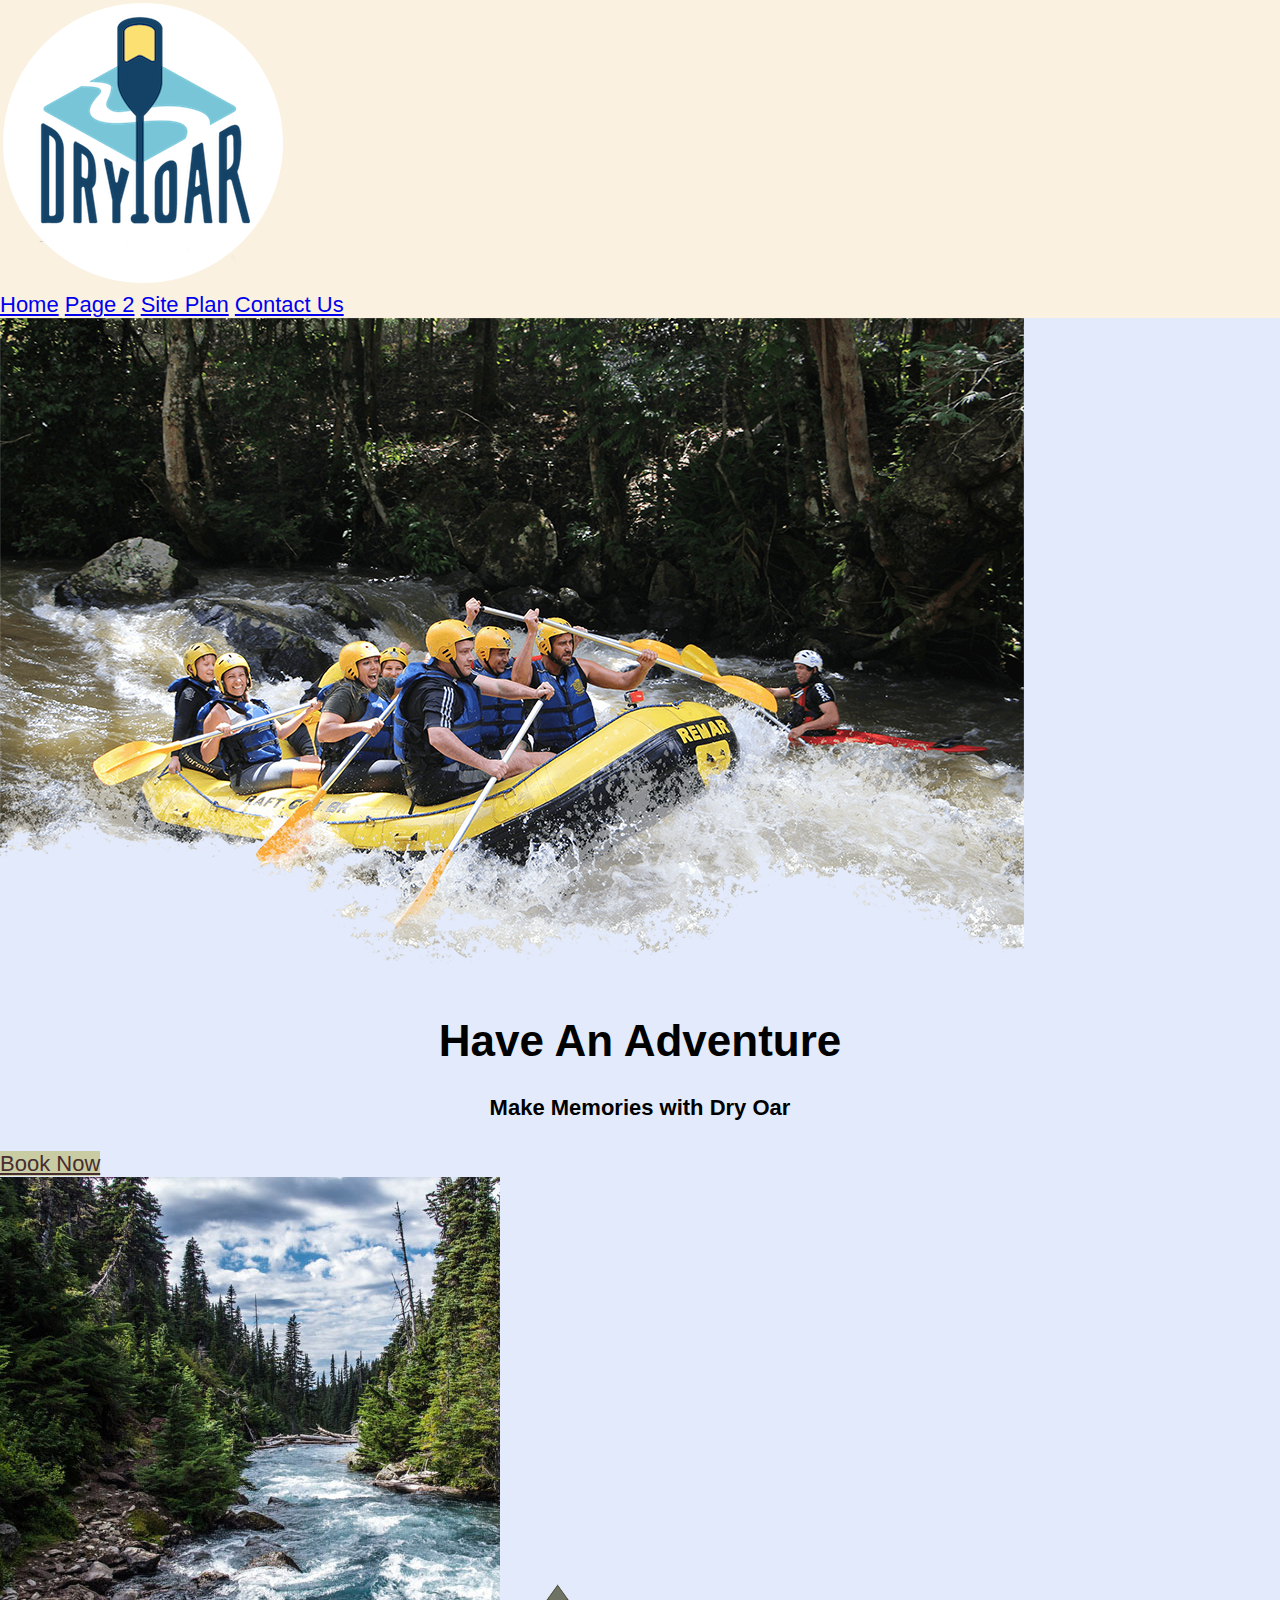
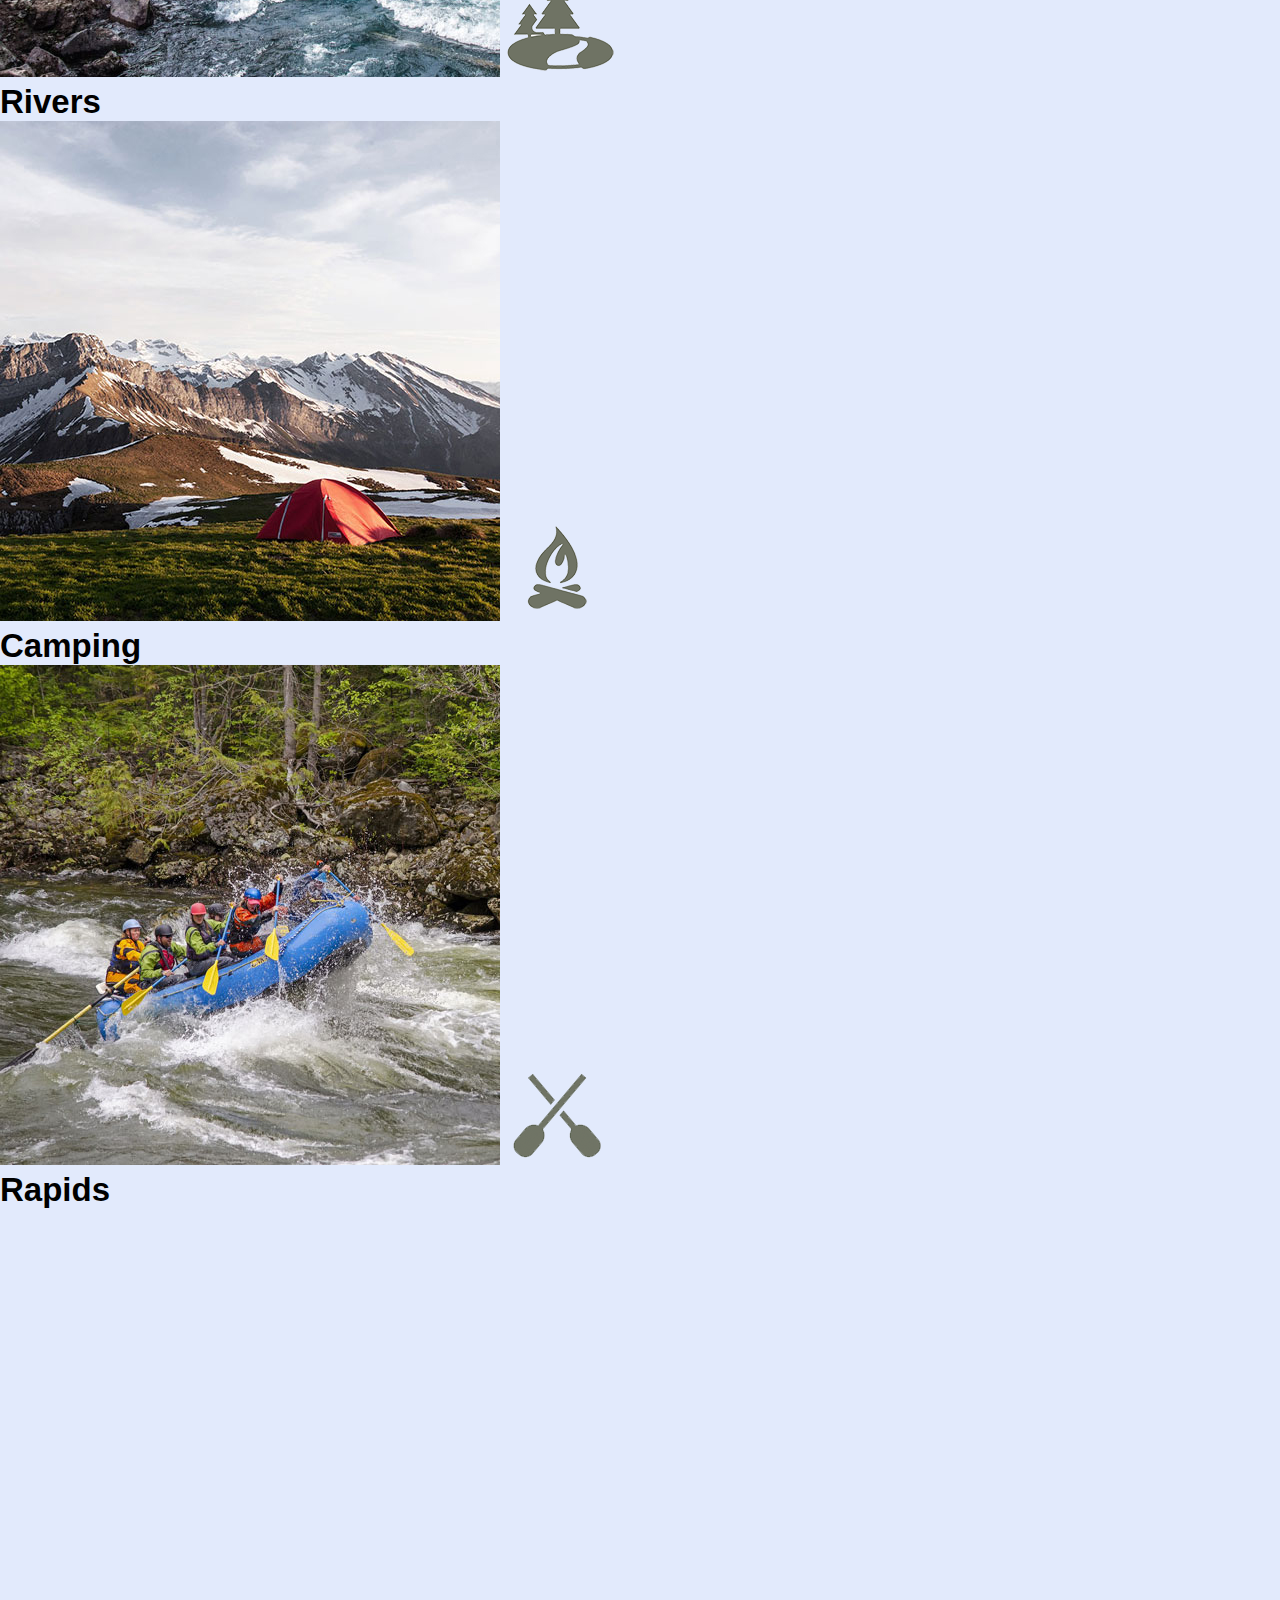
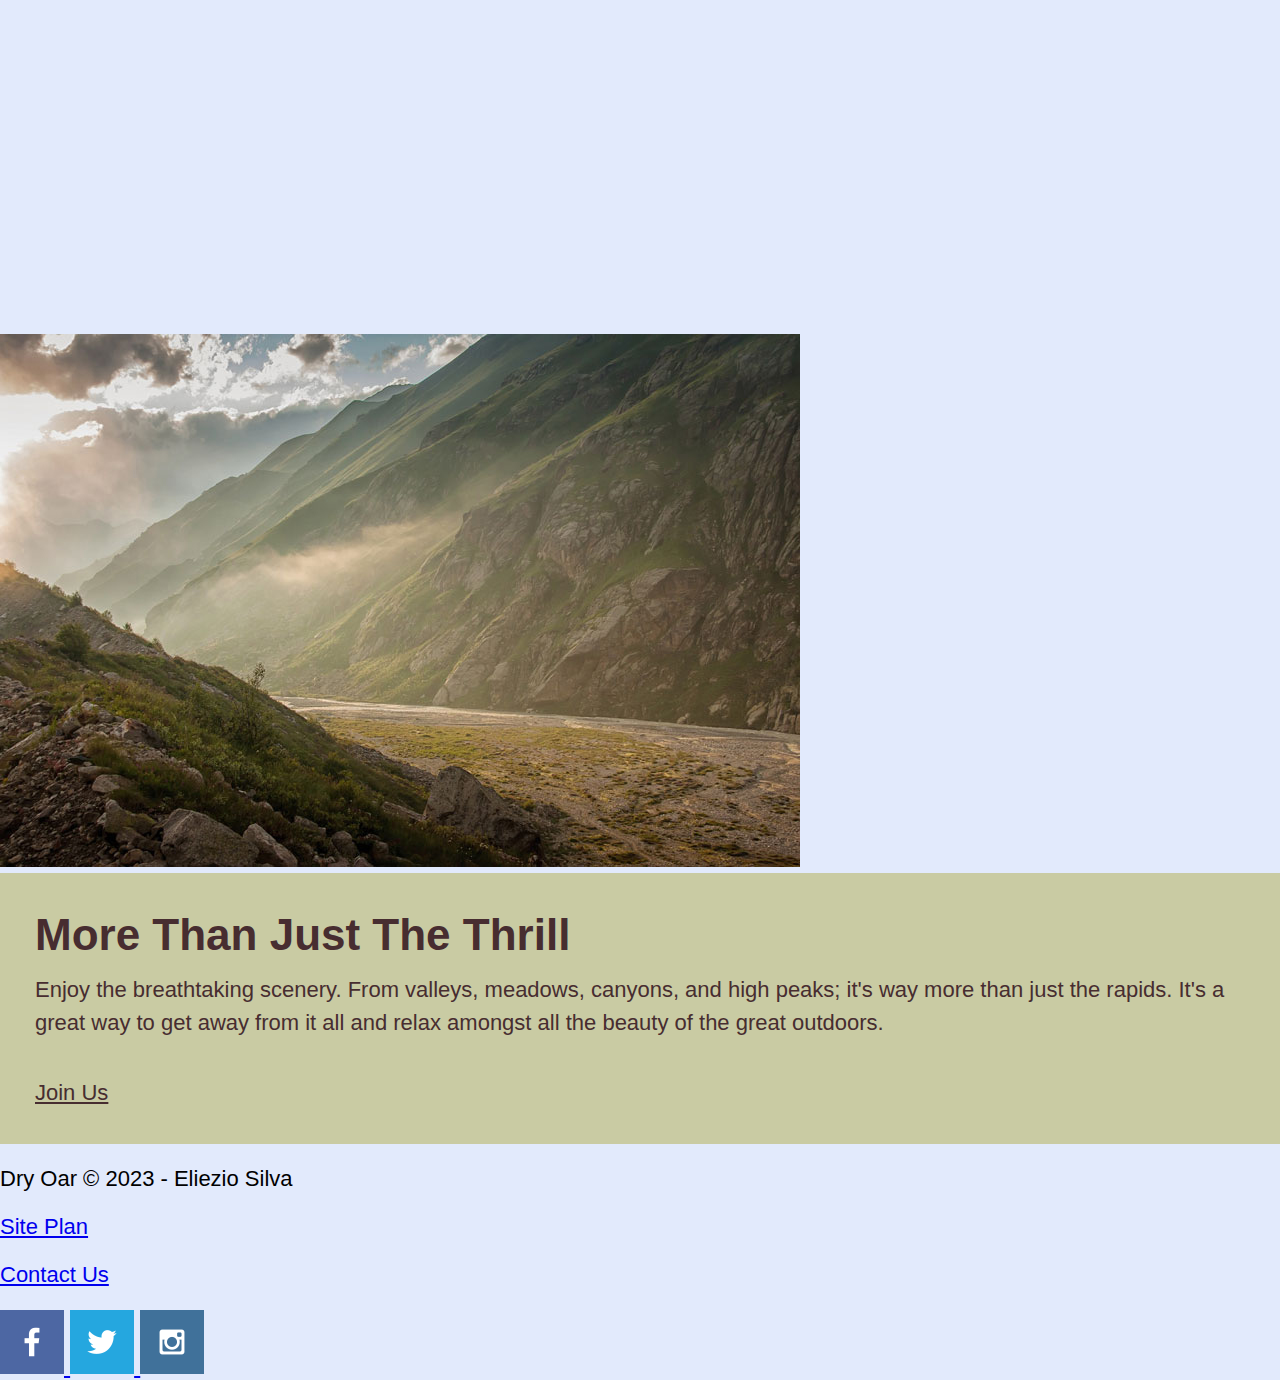
==== index.html @ dc47d610 "css" ====
<!DOCTYPE html>
<html lang="en">
<head>
    
    <meta charset="UTF-8">
    <meta http-equiv="X-UA-Compatible" content="IE=edge">
    <meta name="viewport" content="width=device-width, initial-scale=1.0">
    <title>Whitewater Rafting Vacations | Dry Oar Boating | Home</title>
    <link rel="stylesheet" type="text/css" href="style.css">
</head>

<body>
    <div id="content"></div>
    <header>
        <a id="logo_link" href="index.html">
            <img class="logo" src="logo.png" alt="Dry Oar Logo">
        </a>
        <nav>
            <a href="index.html">Home</a>
            <a href="second_page.html">Page 2</a>
            <a href="site_plan.html">Site Plan</a>
            <a href="contactus.html">Contact Us</a>
        </nav>
    </header>

    <div id="hero">
        <div id="hero-box">
            <img id="hero-img" src="hero.png" alt="People enjoying white water rafting">
        </div>
        <section id="hero-msg">
            <h1 class="home-title">Have An Adventure</h1>
            <h4>Make Memories with Dry Oar</h4>
            <div class='button-box'>
                <a class='book' href="contactus.html">Book Now</a>
            </div>
        </section>
    </div>
    <main class="home-grid">
        <section class="rivers-card">
            <img class="card-img center-image" src="rivers.jpg" alt="river in forest">
            <img class="icon" src="river_icon.png" alt="river icon">
            <h2>Rivers</h2>
        </section>
        <section class "camping-card">
            <img class="card-img center-image" src="camping.jpg" alt="tent in mountains">
            <img class="icon" src="fire_icon.png" alt="fire icon">
            <h2>Camping</h2>
        </section>
        <section class="rapids-card">
            <img class="card-img center-image" src="rapids.jpg" alt="rafting boat">
            <img class="icon" src="oars.png" alt="oars icon">
            <h2>Rapids</h2>
        </section>
        <div id="background"></div>
        <img class="mountains" src="mountains.jpg" alt="Misty mountains">
        <section class="msg">
            <h2>More Than Just The Thrill</h2>
            <p>Enjoy the breathtaking scenery. From valleys, meadows, canyons, and high peaks; it's way more than just the rapids. It's a great way to get away from it all and relax amongst all the beauty of the great outdoors.</p>
            <a class='join' href="rivers.html">Join Us</a>
        </section>
    </main>
    <footer>
        <p>Dry Oar &copy; 2023 - Eliezio Silva</p>
        <p><a href="site_plan.html">Site Plan</a></p>
        <p><a href="contactus.html">Contact Us</a></p>
        <div class="social">
            <a href="https://facebook.com" target="_blank">
                <img src="facebook.png" alt="fb icon">
            </a>
            <a href="https://twitter.com" target="_blank">
                <img src="twitter.png" alt="twitter icon">
            </a>
            <a href="https://instagram.com" target="_blank">
                <img src="instagram.png" alt="instagram icon">
            </a>
        </div>
    </footer>
</body>

</html>
---- style.css ----
/* Import font CSS */

  @import url('https://fonts.google.com/');

/* Define font-family for the headline with backup fonts */
.home-title, .msg h2 {
    font-family: 'Raleway', Arial, sans-serif;
    font-size: 2em;
    margin-top: 10px;
}

/* CSS for the Whole Page Container */
#content {
    max-width: 1600px;
    margin: 0 auto;
}

/* body */
body {
    background-color: #e2eafc;
    font-family: 'roboto', Arial, sans-serif;
    font-size: 22px;
    margin: 0;
    padding: 0;
}
h2 {
    margin: 0;
}

#hero-msg h1,
#hero-msg h4 {
    text-align: center;
}

header {
    background-color: hsl(38, 73%, 93%);
    color: #ffffff; 
}

nav a:hover {
    background-color: black;
    color: #ffffff; 
}

.book, .join, .book:hover, .join:hover {
    background-color: #c9cba3;
    color: #472D30; 
}

#background {
    height: 725px;
}

.msg {
    background-color: #c9cba3;
    color: #472D30; 
    line-height: 1.5em;
    padding: 35px;
}

/* padding to the paragraphs inside the .msg section */
.msg p {
    padding-bottom: 15px;

footer {
    background-color: hsl(38, 73%, 93%);
    color: #472D30; 
    padding: 25px 50px;
    margin-top: 200px;
}

/* Add padding to the images inside the .social section in the footer */
footer .social img {
    padding-top: 15px;

footer a:hover {
    text-decoration: underline;
}

/* Center only the images with the center-image class */
.center-image {
        margin: 0 auto;
}

.icon {
    padding-top: 10px;

/* logos */
.logo, .icon {
    width: 80px;
}
#logo_link {
    padding-top: 5px;
}

#hero-img {
    width: 100%;
}
/* padding navigation links */
nav a {
    text-decoration: none;
    color: #faeded;
    text-align: center;
    padding: 35px;
    
/* Remove Underlines from Links */
.book, .join, {
    text-decoration: none;
    text-align: center;
    padding: 15px 30px;
    font-size: 18px;margin-top: 50px;
    border-radius: 5px;

}

card-img {
    border: 10px solid black;
}

/*  margin to the .rivers-card, .camping-card, and .rapids-card sections */
.rivers-card, .camping-card, .rapids-card {
    margin: 200px 0;

.button-box {
    text-align: center;
}

footer p {
    font-size: 1.2em;
}

main section {
    text-align: center;
    box-sizing: border-box;
}
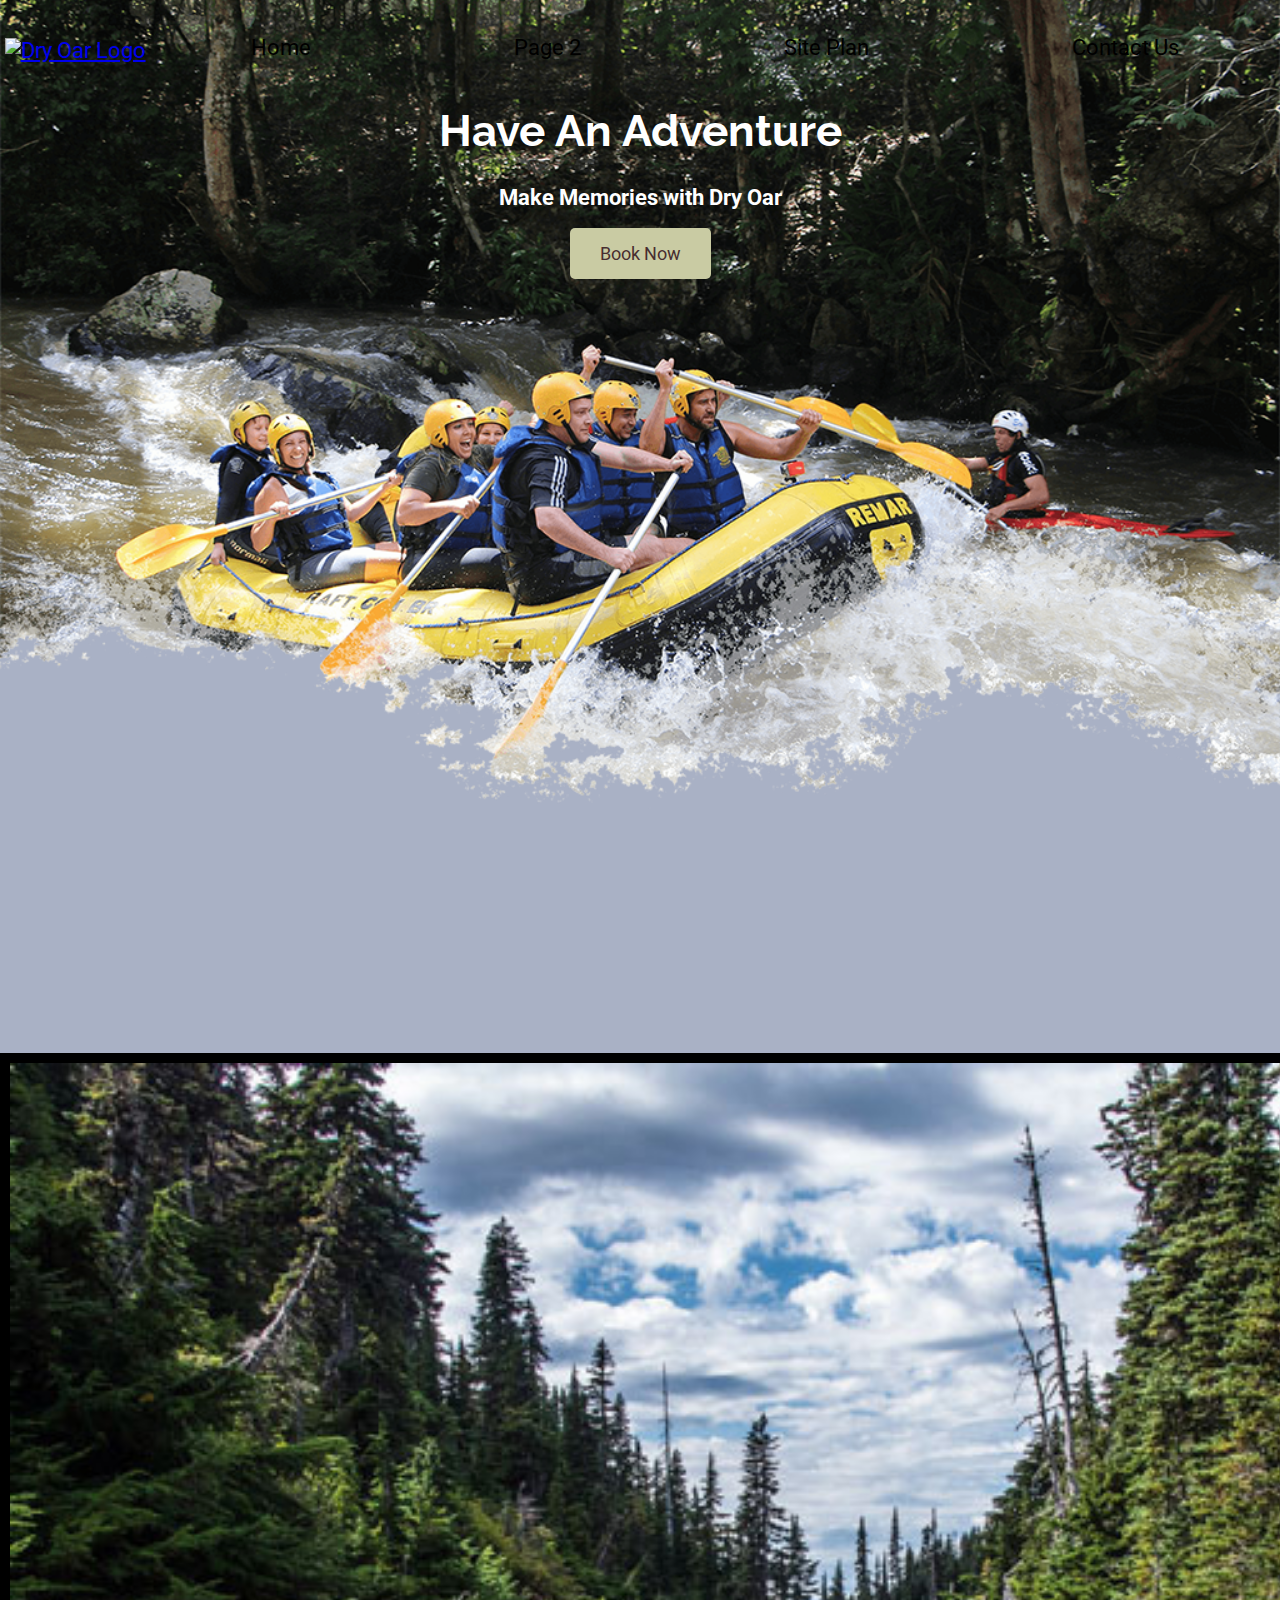
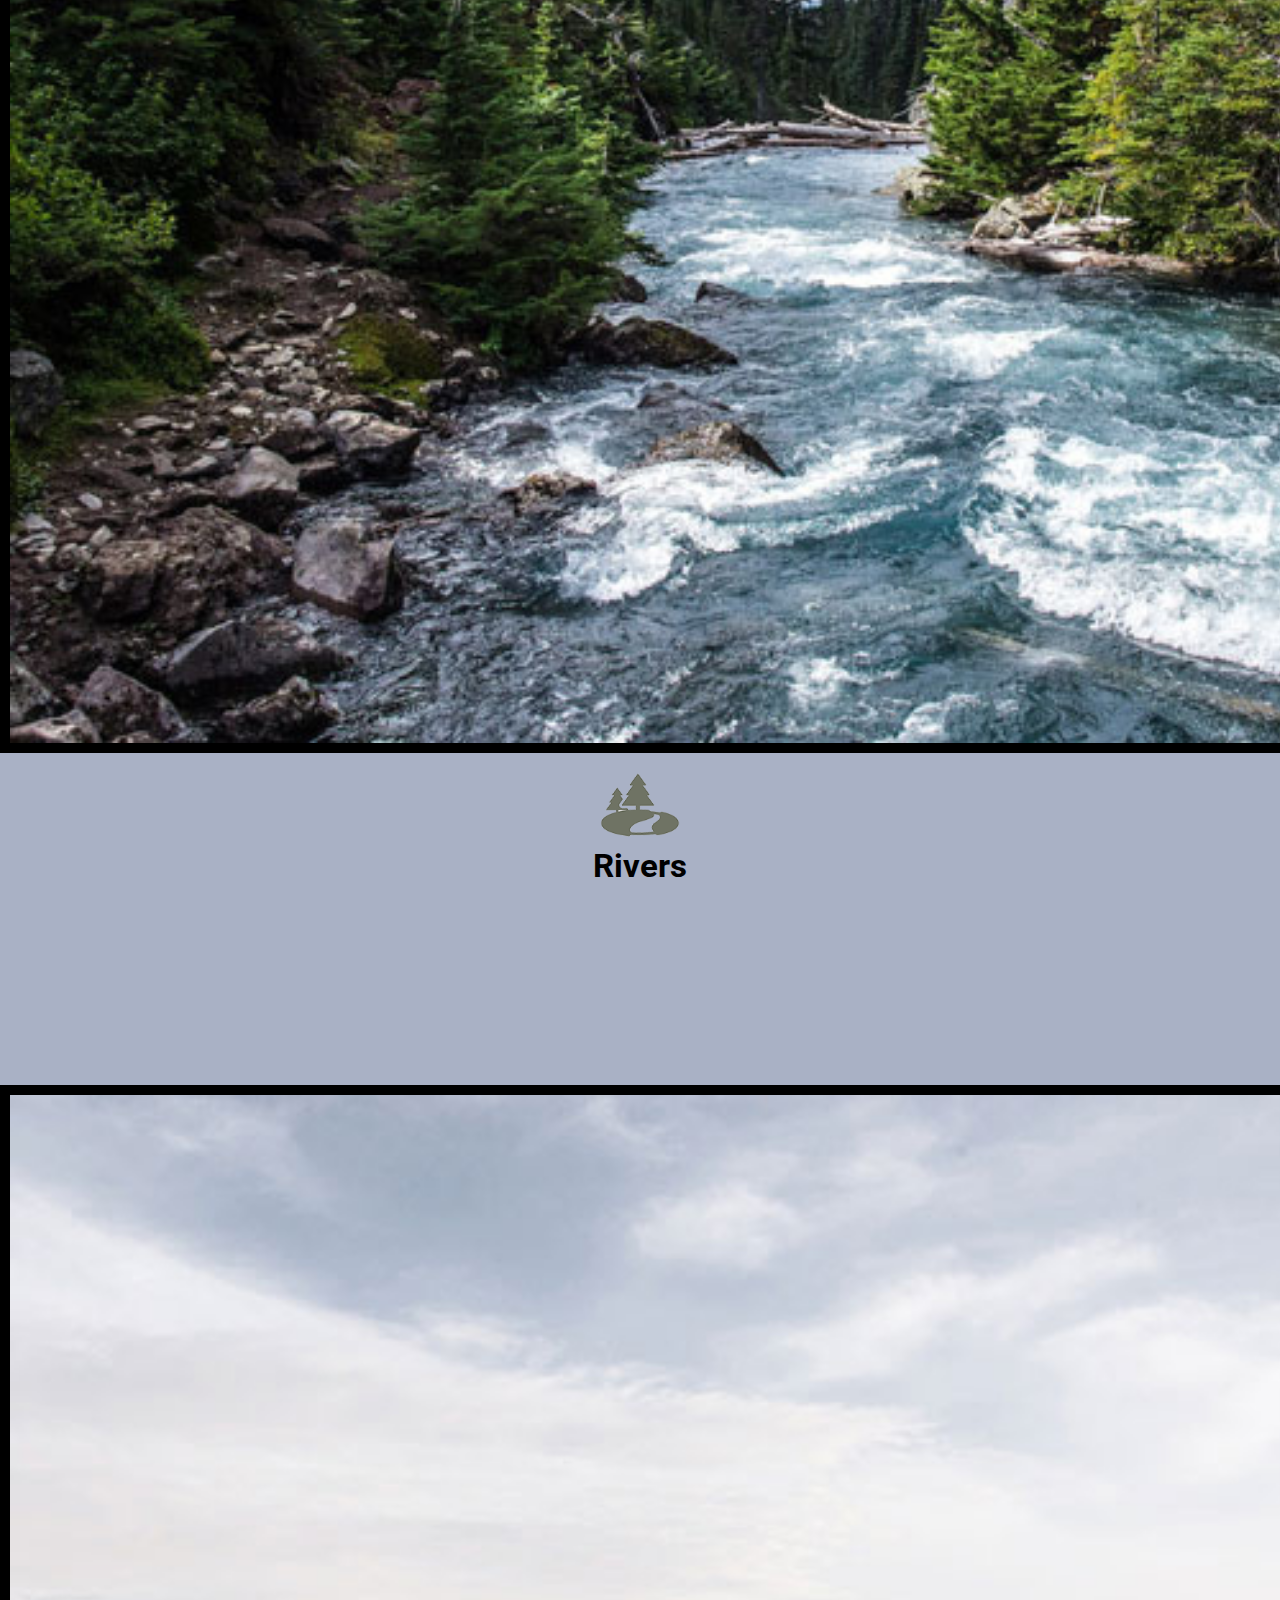
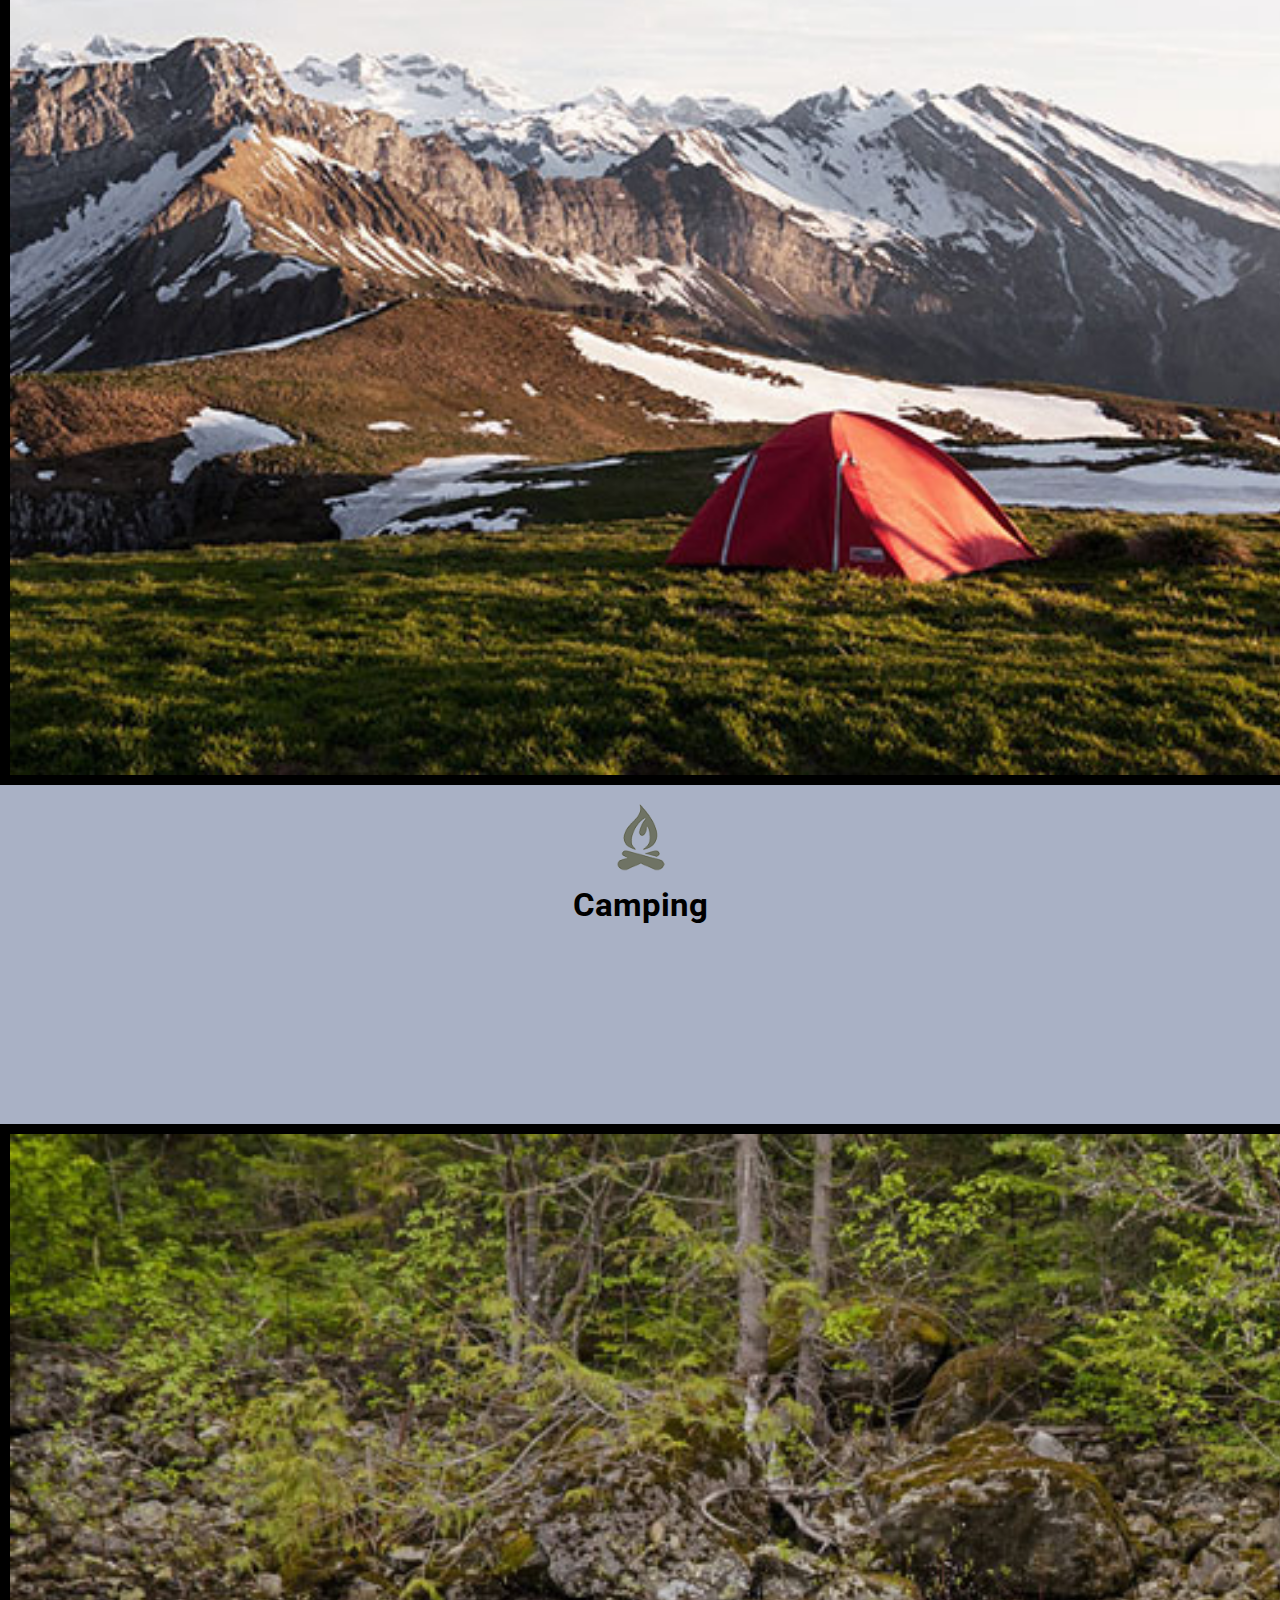
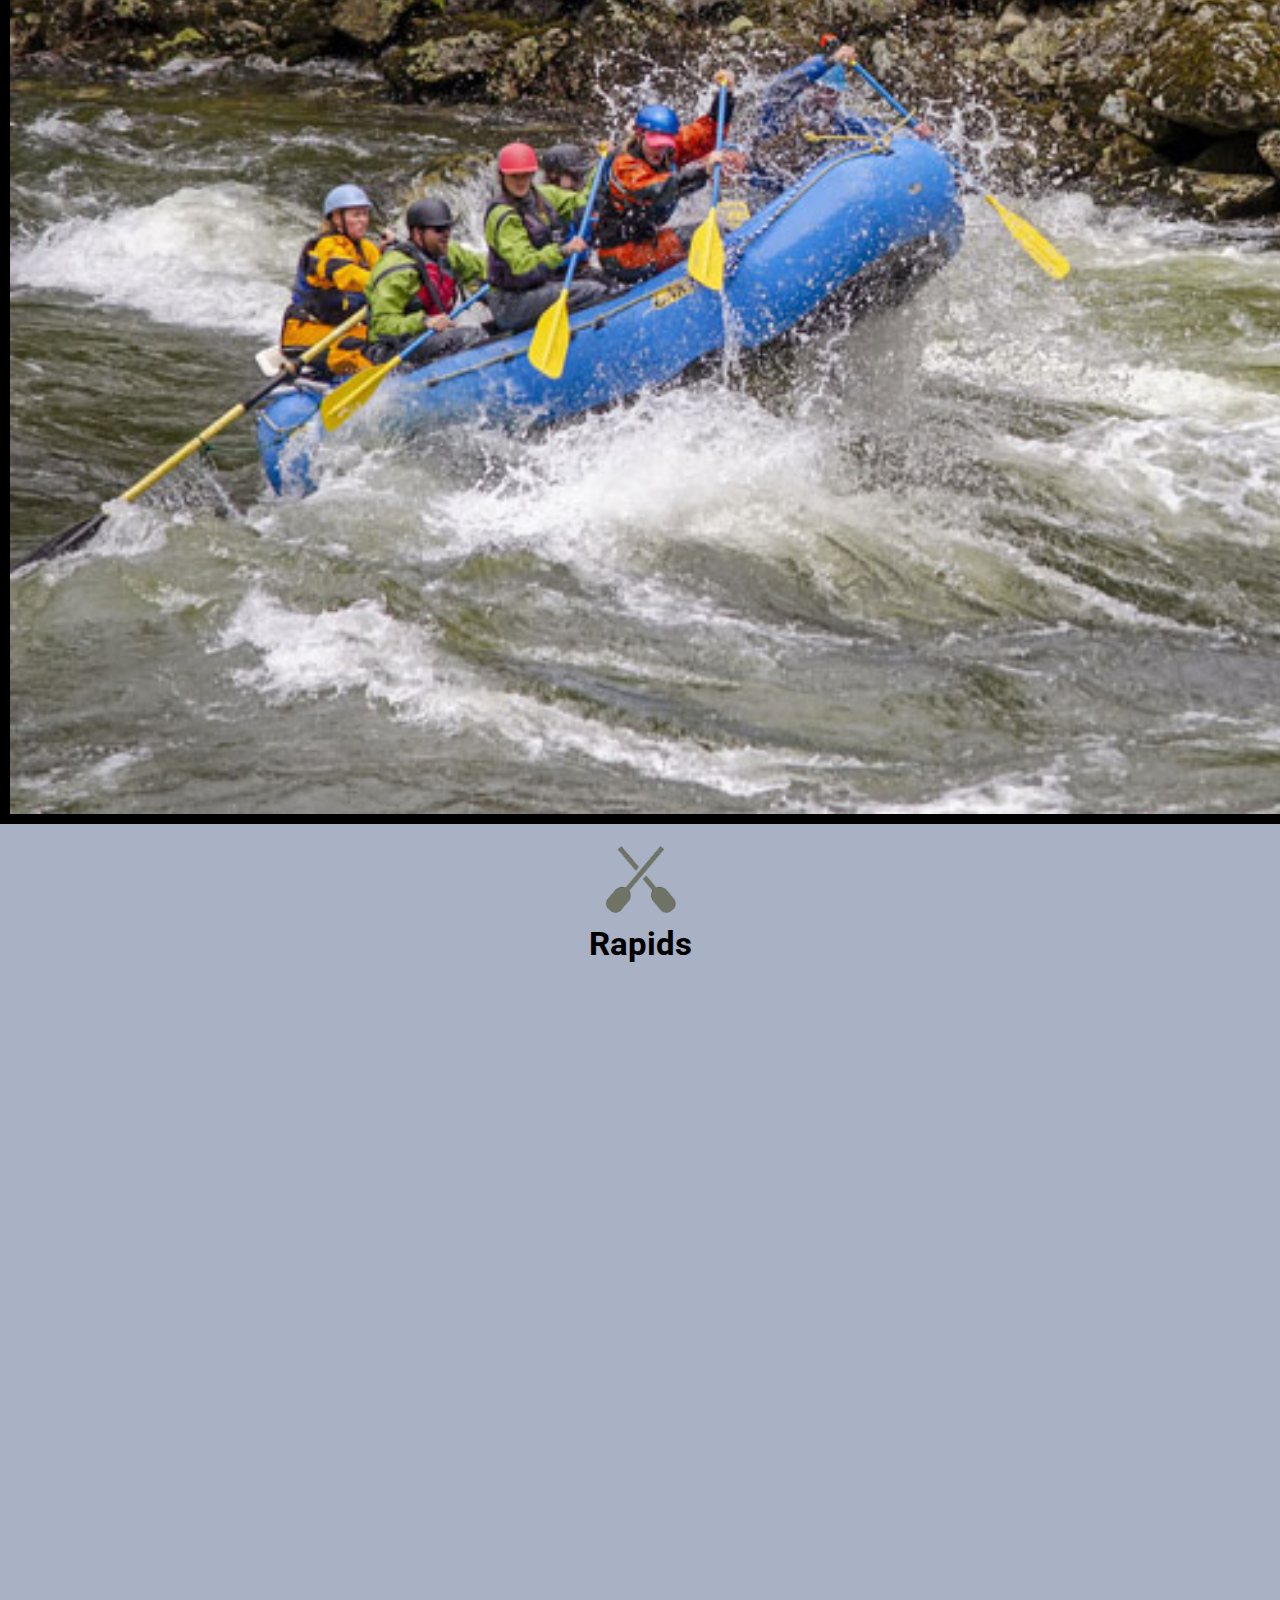
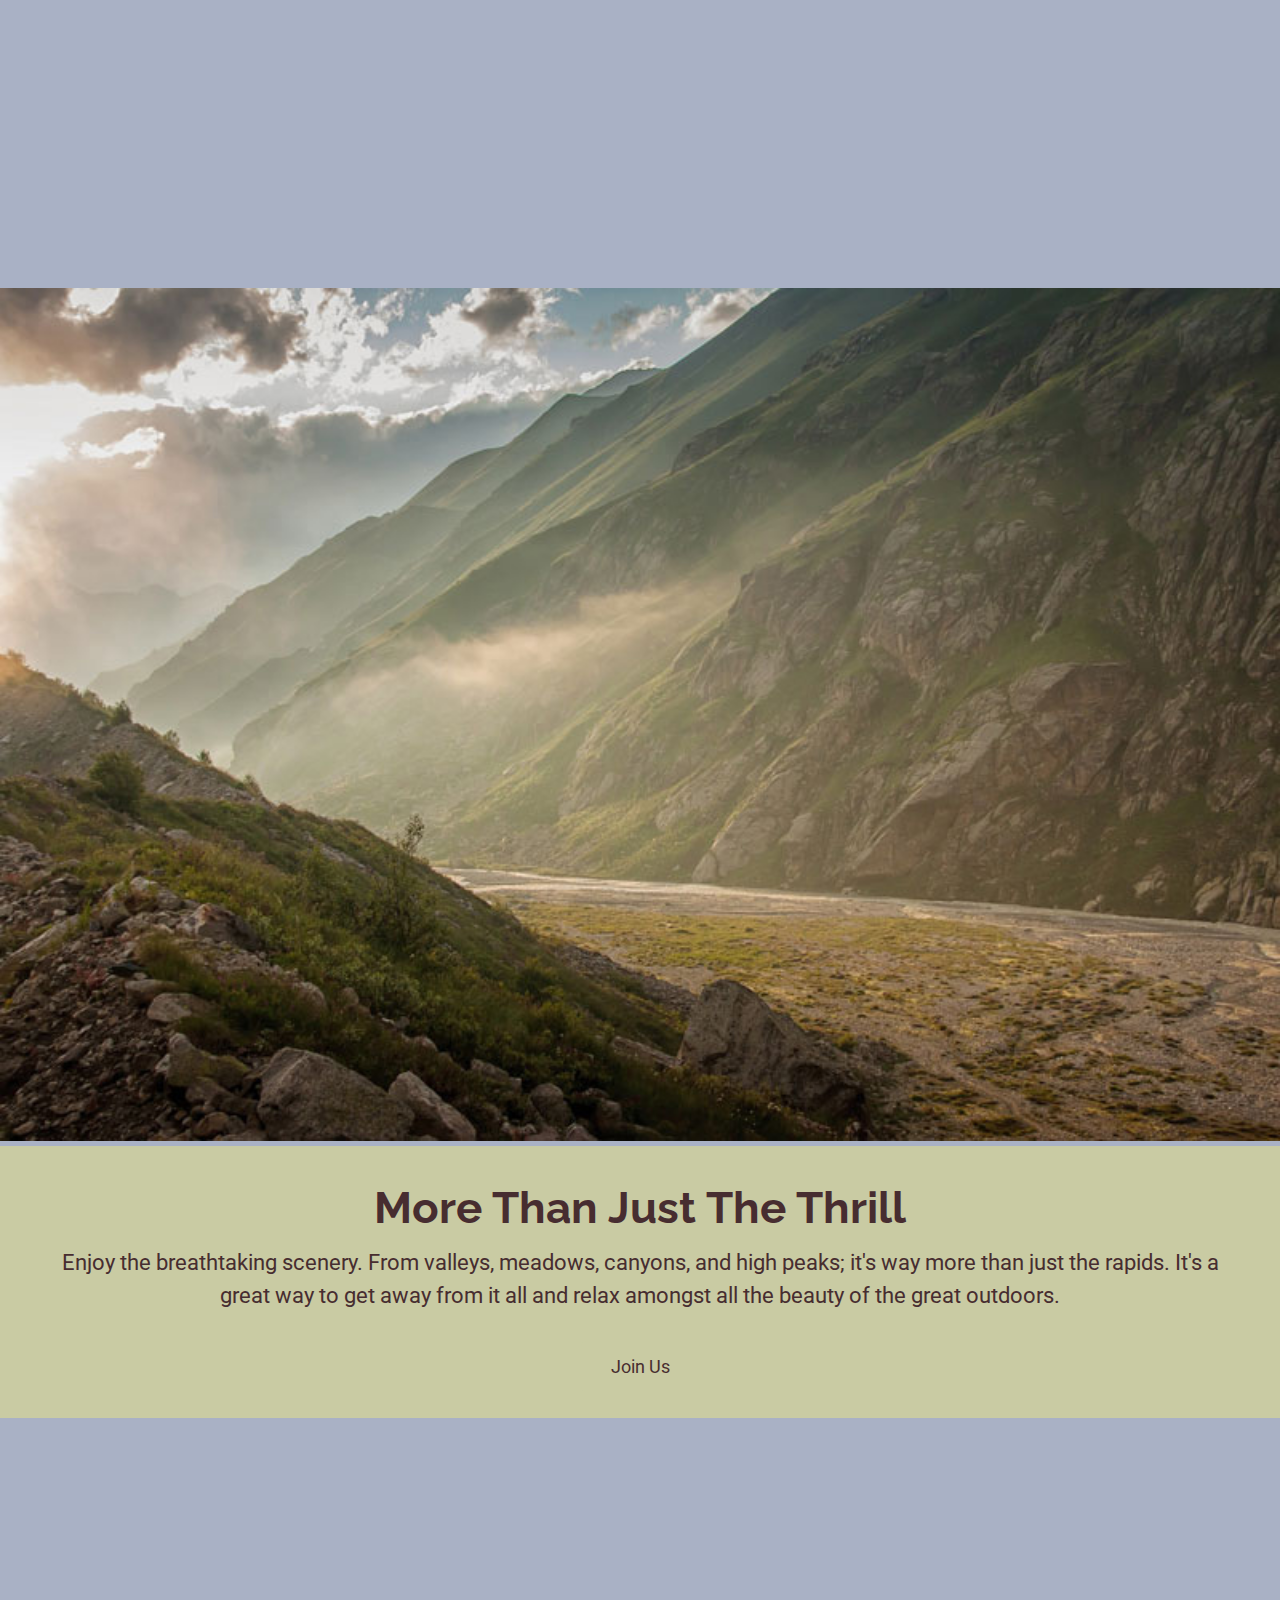
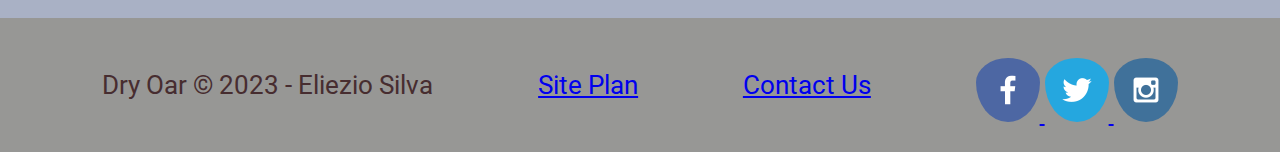
==== commit be42674c: "css" ====
--- a/index.html
+++ b/index.html
@@ -13,12 +13,12 @@
     <div id="content"></div>
     <header>
         <a id="logo_link" href="index.html">
-            <img class="logo" src="logo.png" alt="Dry Oar Logo">
+            <img class="logo" src="images/logo.png" alt="Dry Oar Logo">
         </a>
         <nav>
             <a href="index.html">Home</a>
-            <a href="second_page.html">Page 2</a>
-            <a href="site_plan.html">Site Plan</a>
+            <a href="#">Page 2</a>
+            <a href="site-plan-rafting.html">Site Plan</a>
             <a href="contactus.html">Contact Us</a>
         </nav>
     </header>
--- a/style.css
+++ b/style.css
@@ -1,6 +1,8 @@
-/* Import font CSS */
-
-  @import url('https://fonts.google.com/');
+/* Import font CSS - replace with the correct font URL */
+@import url('https://fonts.googleapis.com/css?family=Raleway');
+
+  @import url('https://fonts.googleapis.com/css2?family=Gluten&family=Roboto:wght@300;400&family=Texturina:opsz,wght@12..72,800&display=swap');
+
 
 /* Define font-family for the headline with backup fonts */
 .home-title, .msg h2 {
@@ -17,12 +19,13 @@
 
 /* body */
 body {
-    background-color: #e2eafc;
-    font-family: 'roboto', Arial, sans-serif;
+    background-color: #a9b1c5;
+    font-family: 'Roboto', Arial, sans-serif;
     font-size: 22px;
     margin: 0;
     padding: 0;
 }
+
 h2 {
     margin: 0;
 }
@@ -30,21 +33,28 @@
 #hero-msg h1,
 #hero-msg h4 {
     text-align: center;
+    color: white;
 }
 
 header {
-    background-color: hsl(38, 73%, 93%);
-    color: #ffffff; 
+    background-color: hsl(38, 73%, 93);
+    color: #ffffff;
+    display: grid;
+    grid-template-columns: 150px auto;
+}
+
+nav {
+    display: flex;
+    justify-content: space-around;
 }
 
 nav a:hover {
-    background-color: black;
-    color: #ffffff; 
+    transform: rotate(15deg);
 }
 
 .book, .join, .book:hover, .join:hover {
     background-color: #c9cba3;
-    color: #472D30; 
+    color: #472D30;
 }
 
 #background {
@@ -53,7 +63,7 @@
 
 .msg {
     background-color: #c9cba3;
-    color: #472D30; 
+    color: #472D30;
     line-height: 1.5em;
     padding: 35px;
 }
@@ -61,65 +71,79 @@
 /* padding to the paragraphs inside the .msg section */
 .msg p {
     padding-bottom: 15px;
+}
 
 footer {
-    background-color: hsl(38, 73%, 93%);
-    color: #472D30; 
+    background-color: hsl(40, 1%, 59%);
+    color: #472D30;
     padding: 25px 50px;
     margin-top: 200px;
+    display: flex;
+    justify-content: space-around;
+    align-items: center;
 }
 
 /* Add padding to the images inside the .social section in the footer */
 footer .social img {
     padding-top: 15px;
+}
 
 footer a:hover {
-    text-decoration: underline;
+    transform: rotate(15deg);
 }
 
 /* Center only the images with the center-image class */
 .center-image {
-        margin: 0 auto;
+    margin: 0 auto;
 }
 
 .icon {
     padding-top: 10px;
+}
 
 /* logos */
 .logo, .icon {
     width: 80px;
 }
+
 #logo_link {
     padding-top: 5px;
+    justify-self: center;
+    align-self: center;
 }
 
 #hero-img {
     width: 100%;
 }
+
 /* padding navigation links */
 nav a {
     text-decoration: none;
-    color: #faeded;
+    color: #000000;
     text-align: center;
     padding: 35px;
     
-/* Remove Underlines from Links */
-.book, .join, {
+}
+
+/* Remove Underlines from Links - fixed syntax error */
+.book, .join {
     text-decoration: none;
     text-align: center;
     padding: 15px 30px;
-    font-size: 18px;margin-top: 50px;
+    font-size: 18px;
+    margin-top: 50px;
     border-radius: 5px;
-
-}
-
-card-img {
+}
+
+/* Added missing period to the class selector .card-img */
+.card-img {
     border: 10px solid black;
 }
 
-/*  margin to the .rivers-card, .camping-card, and .rapids-card sections */
+/* margin to the .rivers-card, .camping-card, and .rapids-card sections */
 .rivers-card, .camping-card, .rapids-card {
     margin: 200px 0;
+}
 
 .button-box {
     text-align: center;
@@ -129,7 +153,59 @@
     font-size: 1.2em;
 }
 
+/* Added missing period to the class selector .main section */
 main section {
     text-align: center;
     box-sizing: border-box;
 }
+
+/* Rounded borders for social media icons */
+.social img {
+    border-radius: 50%; 
+}
+
+#hero {
+    display: grid;
+    grid-template-columns: 1fr 3fr 1fr;
+    margin-top: -100px; 
+}
+#hero-box {
+    grid-column: 1/4;
+    grid-row: 1/3;
+    z-index: -1;
+}
+
+#hero-msg {
+    grid-column: 2/3;
+    grid-row: 1/2;
+    margin-top: 100px;
+}
+
+.card-img, .mountains {
+    width: 100%;
+}
+
+.rivers-card {
+    grid-column: 2/4;
+    grid-row: 2/3;
+}
+.camping-card {
+    grid-column: 5/7;
+    grid-row: 2/3;
+}
+.rapids-card { 
+    grid-column: 8/10;
+    grid-row: 2/3;
+}
+#background { 
+    grid-column: 4/9;
+    grid-row: 1/11;
+}
+.mountains { 
+    grid-column: 2/7;
+    grid-row: 5/8;
+}
+.msg { 
+    grid-column: 6/10;
+    grid-row: 6/7;
+}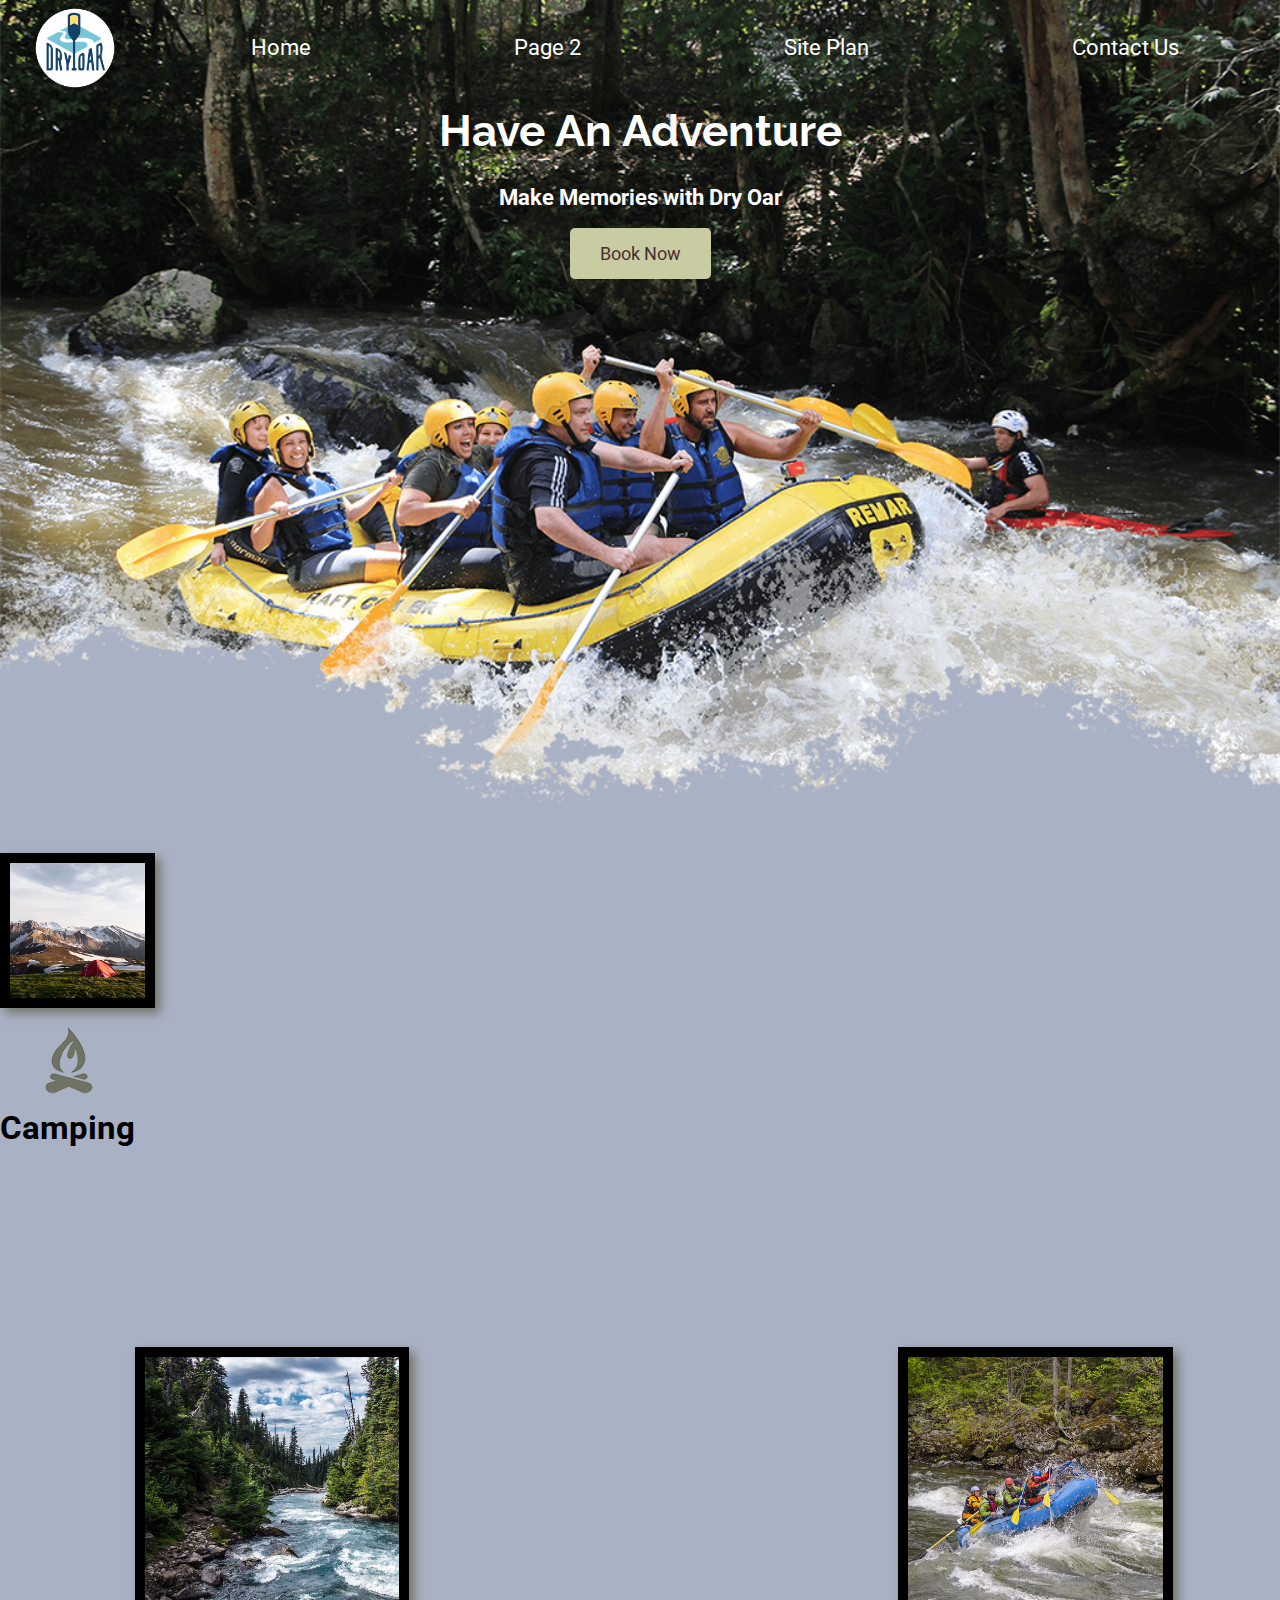
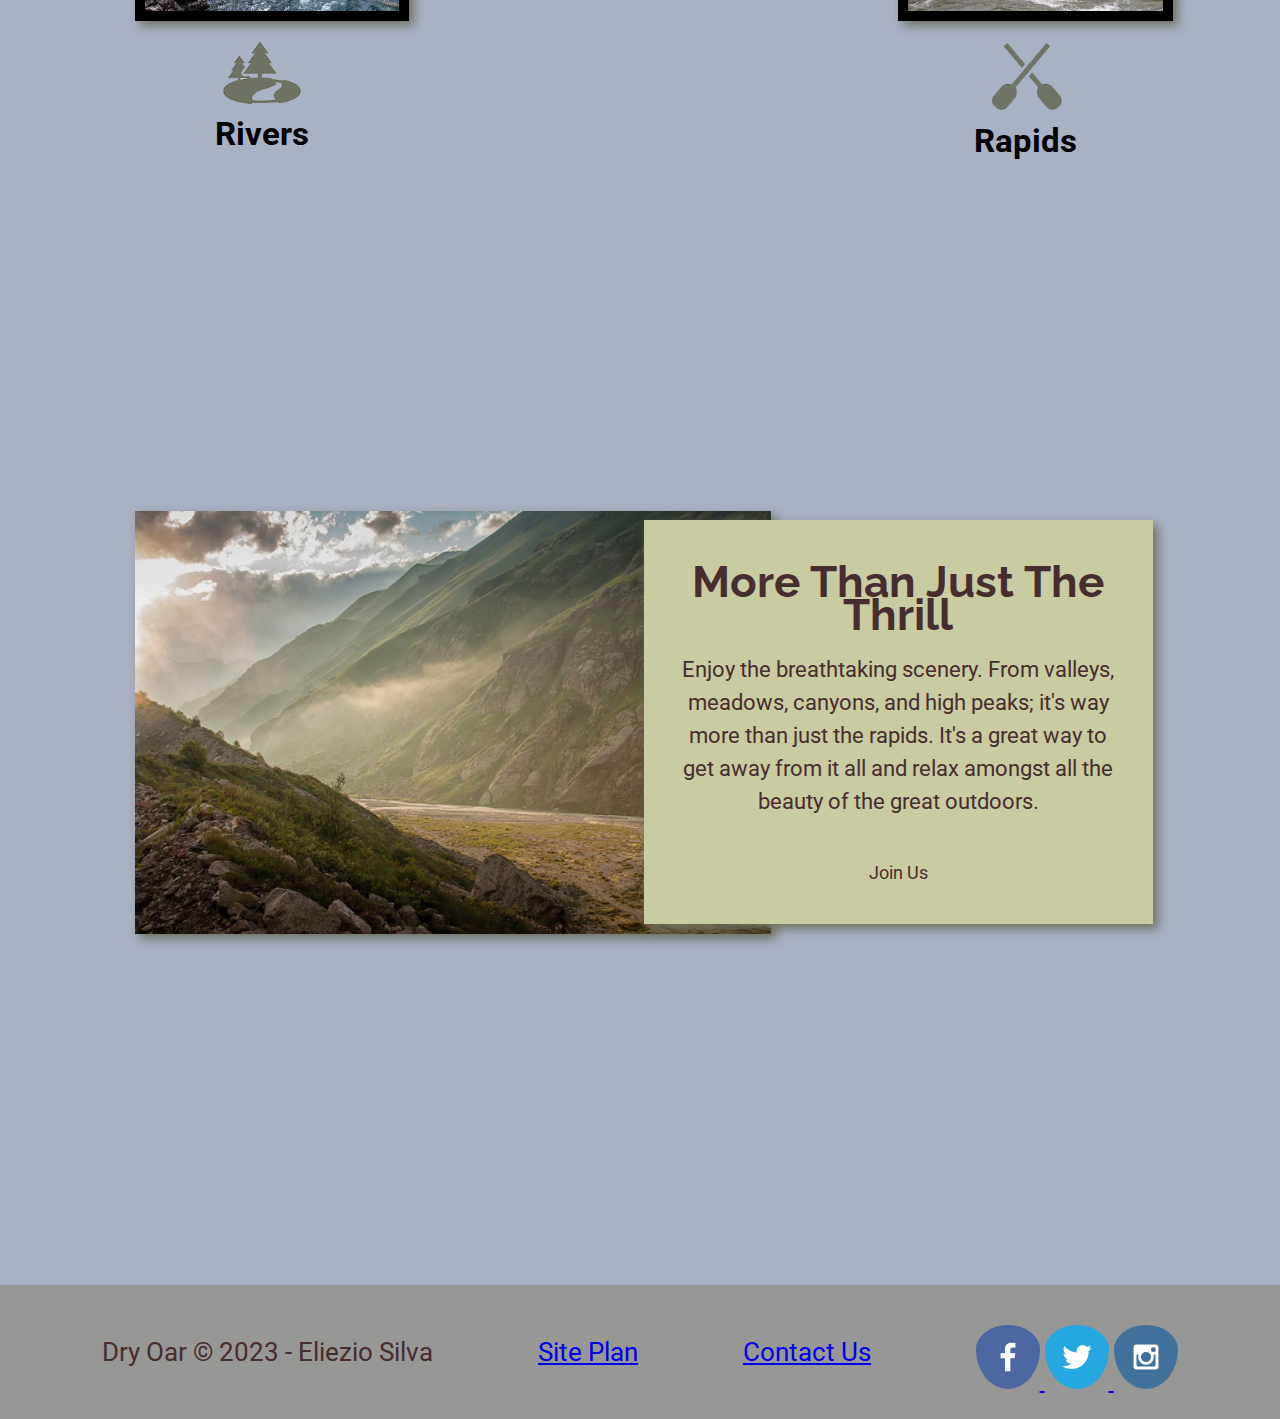
==== commit f29f15a6: "a" ====
--- a/index.html
+++ b/index.html
@@ -13,7 +13,7 @@
     <div id="content"></div>
     <header>
         <a id="logo_link" href="index.html">
-            <img class="logo" src="images/logo.png" alt="Dry Oar Logo">
+            <img class="logo" src="logo.png" alt="Dry Oar Logo">
         </a>
         <nav>
             <a href="index.html">Home</a>
--- a/style.css
+++ b/style.css
@@ -1,10 +1,10 @@
 /* Import font CSS - replace with the correct font URL */
 @import url('https://fonts.googleapis.com/css?family=Raleway');
 
-  @import url('https://fonts.googleapis.com/css2?family=Gluten&family=Roboto:wght@300;400&family=Texturina:opsz,wght@12..72,800&display=swap');
-
-
-/* Define font-family for the headline with backup fonts */
+@import url('https://fonts.googleapis.com/css2?family=Gluten&family=Roboto:wght@300;400&family=Texturina:opsz,wght@12..72,800&display=swap');
+
+
+/*  font-family for the headline with backup fonts */
 .home-title, .msg h2 {
     font-family: 'Raleway', Arial, sans-serif;
     font-size: 2em;
@@ -46,10 +46,19 @@
 nav {
     display: flex;
     justify-content: space-around;
+    background-color: none;
 }
 
 nav a:hover {
     transform: rotate(15deg);
+}
+
+nav a {
+    text-decoration: none;
+    color: white;
+    text-align: center;
+    padding: 35px;
+    
 }
 
 .book, .join, .book:hover, .join:hover {
@@ -83,13 +92,14 @@
     align-items: center;
 }
 
-/* Add padding to the images inside the .social section in the footer */
+/* padding to the images inside the .social section in the footer */
 footer .social img {
     padding-top: 15px;
 }
 
 footer a:hover {
     transform: rotate(15deg);
+    background-color: white;
 }
 
 /* Center only the images with the center-image class */
@@ -117,15 +127,7 @@
 }
 
 /* padding navigation links */
-nav a {
-    text-decoration: none;
-    color: #000000;
-    text-align: center;
-    padding: 35px;
-    
-}
-
-/* Remove Underlines from Links - fixed syntax error */
+
 .book, .join {
     text-decoration: none;
     text-align: center;
@@ -135,9 +137,15 @@
     border-radius: 5px;
 }
 
-/* Added missing period to the class selector .card-img */
 .card-img {
     border: 10px solid black;
+    transition: transform .5s;
+    box-shadow: 5px 5px 10px #6f7364;
+}
+
+.card-img:hover {
+    opacity: .6;
+    transform: scale(1.1);
 }
 
 /* margin to the .rivers-card, .camping-card, and .rapids-card sections */
@@ -153,7 +161,6 @@
     font-size: 1.2em;
 }
 
-/* Added missing period to the class selector .main section */
 main section {
     text-align: center;
     box-sizing: border-box;
@@ -179,6 +186,12 @@
     grid-column: 2/3;
     grid-row: 1/2;
     margin-top: 100px;
+    color: white;
+}
+
+.home-grid {
+    display: grid;
+    grid-template-columns: repeat(10, 1fr);
 }
 
 .card-img, .mountains {
@@ -198,14 +211,61 @@
     grid-row: 2/3;
 }
 #background { 
-    grid-column: 4/9;
-    grid-row: 1/11;
+    grid-column: 1/11;
+    grid-row: 4/9;
 }
 .mountains { 
     grid-column: 2/7;
     grid-row: 5/8;
+    width: 100%;
+    box-shadow: 5px 5px 10px #6f7364;
 }
 .msg { 
     grid-column: 6/10;
     grid-row: 6/7;
-}+    box-shadow: 5px 5px 10px #6f7364;
+    padding: 35px;
+}
+
+@media screen and (max-width: 900px) {
+    #hero, .home-grid {
+        display: block;
+        height: auto;
+    }
+    nav, footer {
+        flex-direction: column;
+    }
+    nav a {
+        display: block;
+        padding: 15px;
+    }
+    #hero {
+        margin-top: 0;
+    }
+    #hero-msg {
+        margin-top: 0;
+    }
+    #hero-msg h4 {
+        display: none;
+    }
+    .home-title {
+        font-size: 25px;
+        color: #6f7364;
+    }
+    .rivers-card, .camping-card, .rapids-card { 
+        margin: 50px auto;
+        width: 60%;
+    }
+    #background {
+        display: none;
+    }
+    .mountains, .msg {
+        width: 80%;
+        display: block;
+        margin: 0 auto;
+    }
+    footer {
+        margin-top: 25px;
+    }
+}
+      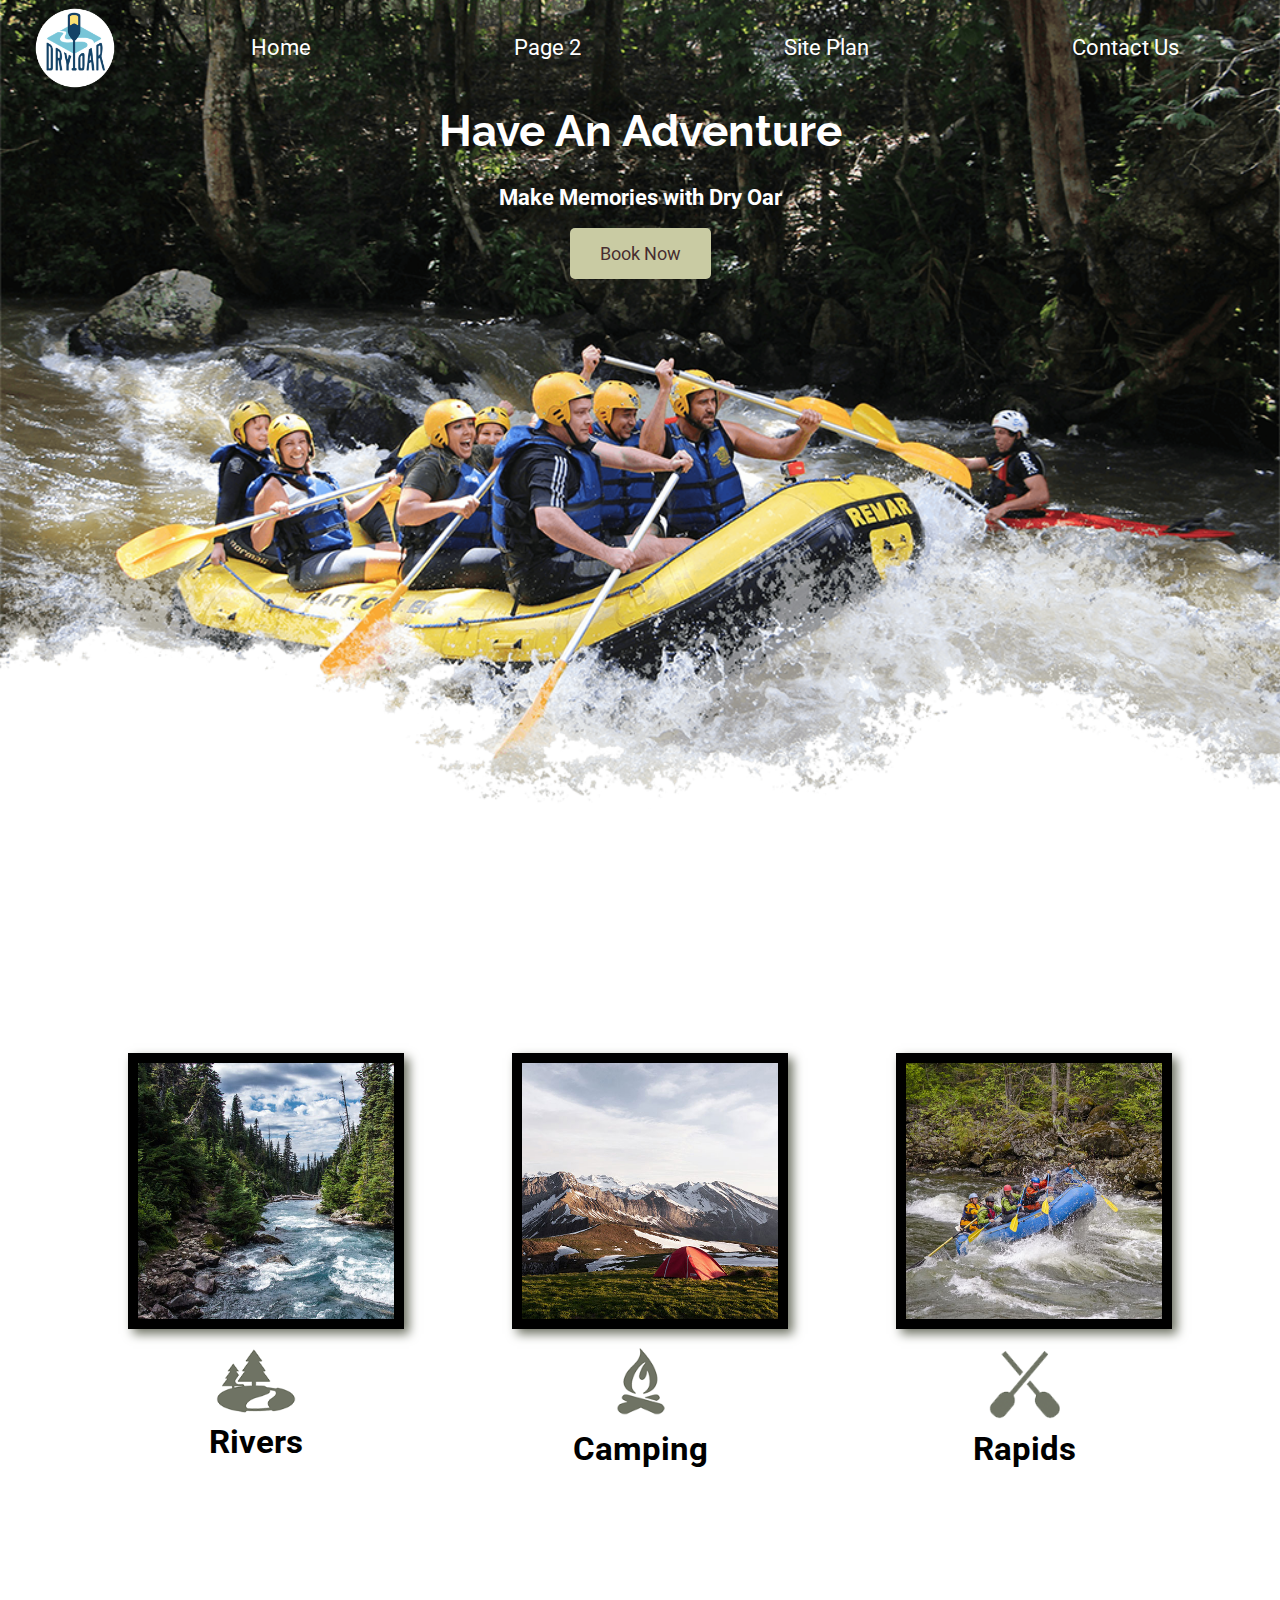
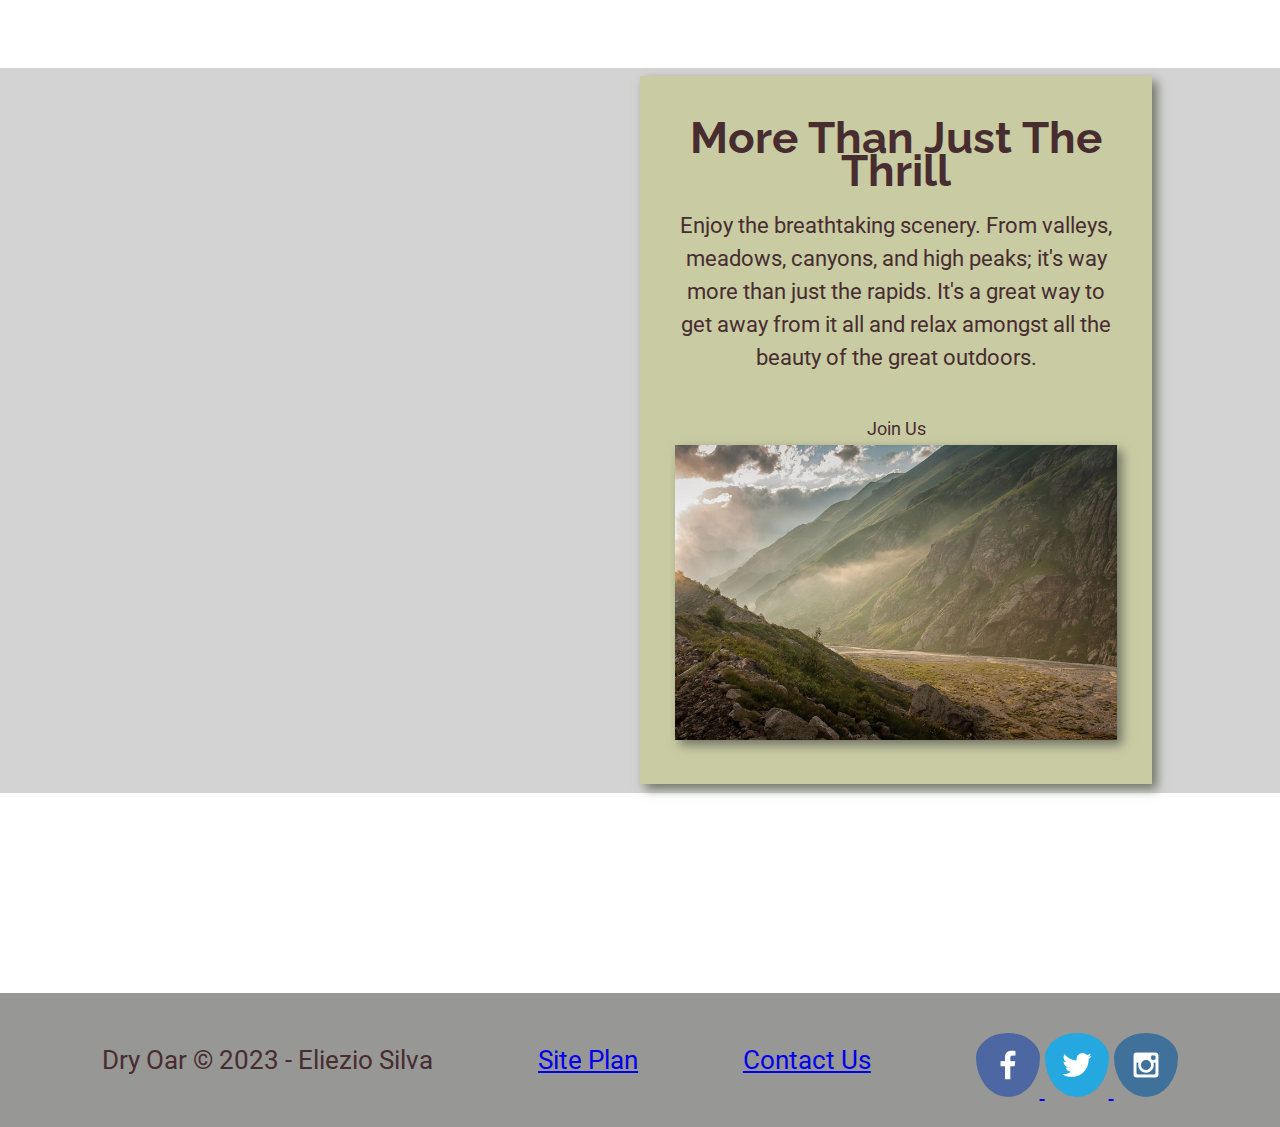
==== commit eb6cceab: "a" ====
--- a/index.html
+++ b/index.html
@@ -41,7 +41,7 @@
             <img class="icon" src="river_icon.png" alt="river icon">
             <h2>Rivers</h2>
         </section>
-        <section class "camping-card">
+        <section class ="camping-card">
             <img class="card-img center-image" src="camping.jpg" alt="tent in mountains">
             <img class="icon" src="fire_icon.png" alt="fire icon">
             <h2>Camping</h2>
@@ -52,11 +52,11 @@
             <h2>Rapids</h2>
         </section>
         <div id="background"></div>
-        <img class="mountains" src="mountains.jpg" alt="Misty mountains">
-        <section class="msg">
+                <section class="msg">
             <h2>More Than Just The Thrill</h2>
             <p>Enjoy the breathtaking scenery. From valleys, meadows, canyons, and high peaks; it's way more than just the rapids. It's a great way to get away from it all and relax amongst all the beauty of the great outdoors.</p>
             <a class='join' href="rivers.html">Join Us</a>
+            <img class="mountains" src="mountains.jpg" alt="Misty mountains">
         </section>
     </main>
     <footer>
--- a/style.css
+++ b/style.css
@@ -19,7 +19,7 @@
 
 /* body */
 body {
-    background-color: #a9b1c5;
+    background-color: white;
     font-family: 'Roboto', Arial, sans-serif;
     font-size: 22px;
     margin: 0;
@@ -68,6 +68,7 @@
 
 #background {
     height: 725px;
+    background-color: lightgray;
 }
 
 .msg {
@@ -153,9 +154,7 @@
     margin: 200px 0;
 }
 
-.button-box {
-    text-align: center;
-}
+
 
 footer p {
     font-size: 1.2em;
@@ -202,6 +201,7 @@
     grid-column: 2/4;
     grid-row: 2/3;
 }
+
 .camping-card {
     grid-column: 5/7;
     grid-row: 2/3;
@@ -227,6 +227,17 @@
     padding: 35px;
 }
 
+.button-box {
+    text-align: center;
+
+}
+.button-box:hover {
+    background-color: #6f7364;
+    transform: scale(1.1); 
+    transition: background-color 0.3s, transform 0.3s; 
+}
+
+
 @media screen and (max-width: 900px) {
     #hero, .home-grid {
         display: block;
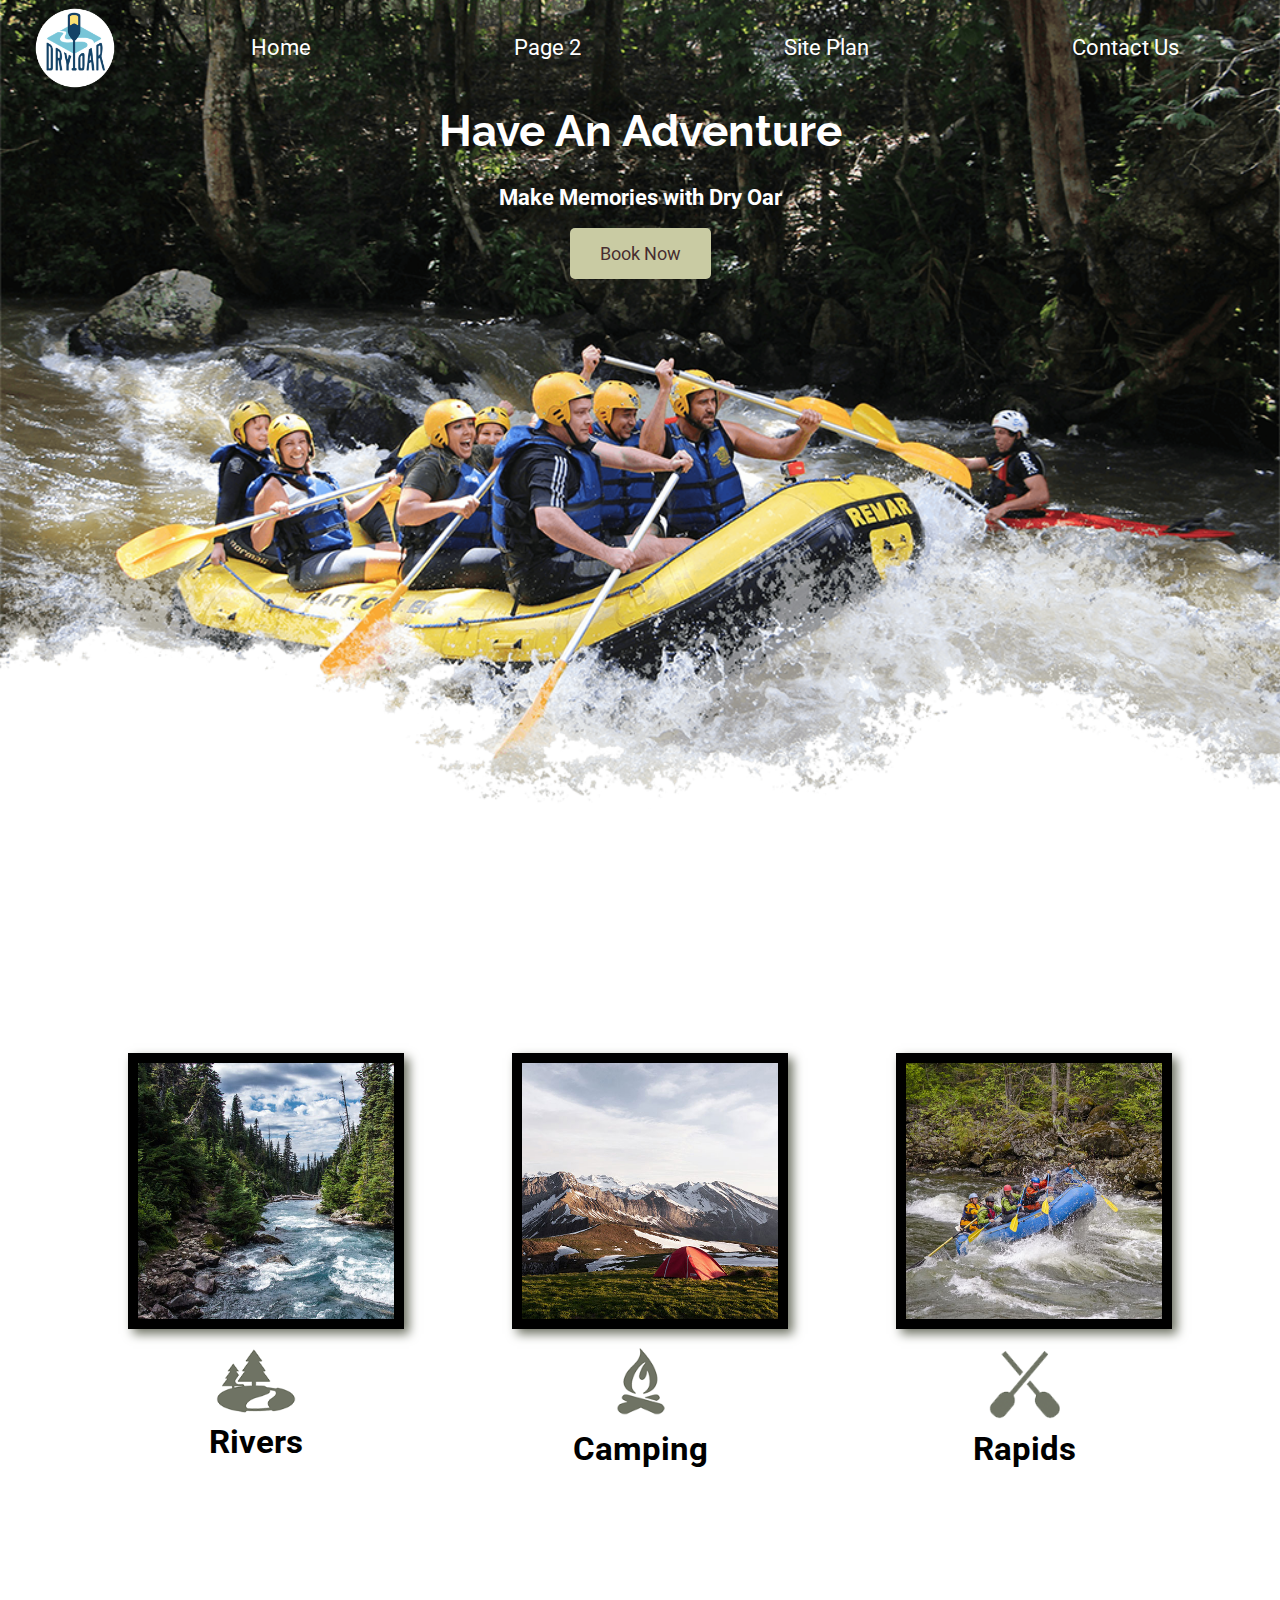
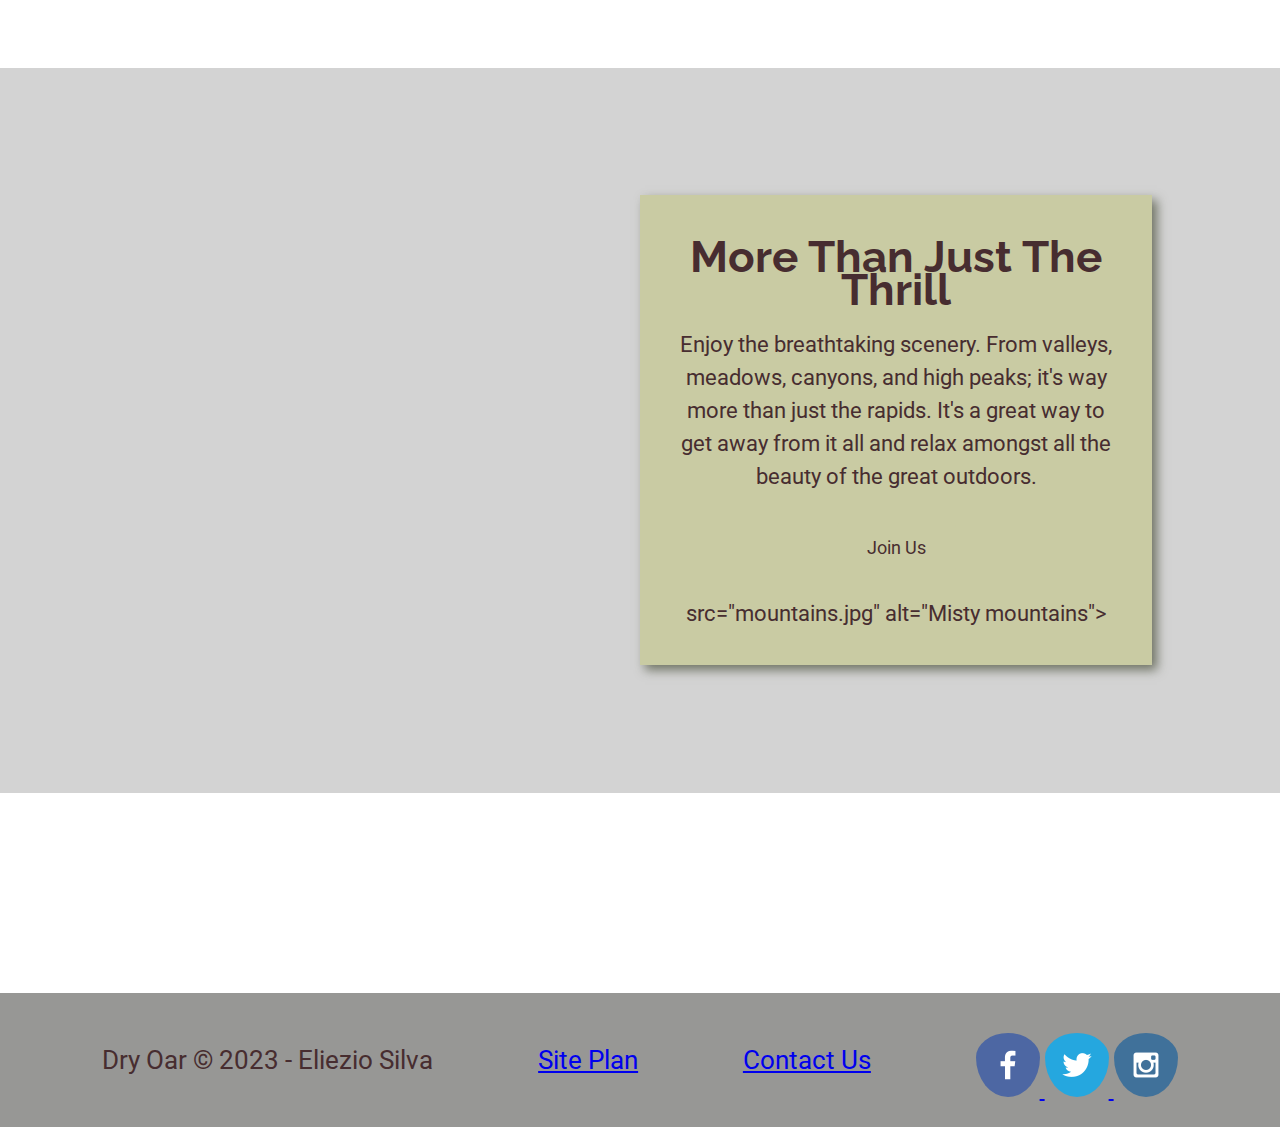
==== commit 45c932fe: "f" ====
--- a/index.html
+++ b/index.html
@@ -56,8 +56,9 @@
             <h2>More Than Just The Thrill</h2>
             <p>Enjoy the breathtaking scenery. From valleys, meadows, canyons, and high peaks; it's way more than just the rapids. It's a great way to get away from it all and relax amongst all the beauty of the great outdoors.</p>
             <a class='join' href="rivers.html">Join Us</a>
-            <img class="mountains" src="mountains.jpg" alt="Misty mountains">
+            <img class="mountains" 
         </section>
+        src="mountains.jpg" alt="Misty mountains">
     </main>
     <footer>
         <p>Dry Oar &copy; 2023 - Eliezio Silva</p>
--- a/style.css
+++ b/style.css
@@ -219,6 +219,7 @@
     grid-row: 5/8;
     width: 100%;
     box-shadow: 5px 5px 10px #6f7364;
+    z-index: -1;
 }
 .msg { 
     grid-column: 6/10;
@@ -232,9 +233,13 @@
 
 }
 .button-box:hover {
-    background-color: #6f7364;
     transform: scale(1.1); 
     transition: background-color 0.3s, transform 0.3s; 
+}
+
+a.join:hover {
+    color: #ff6600;
+    text-decoration: underline;
 }
 
 
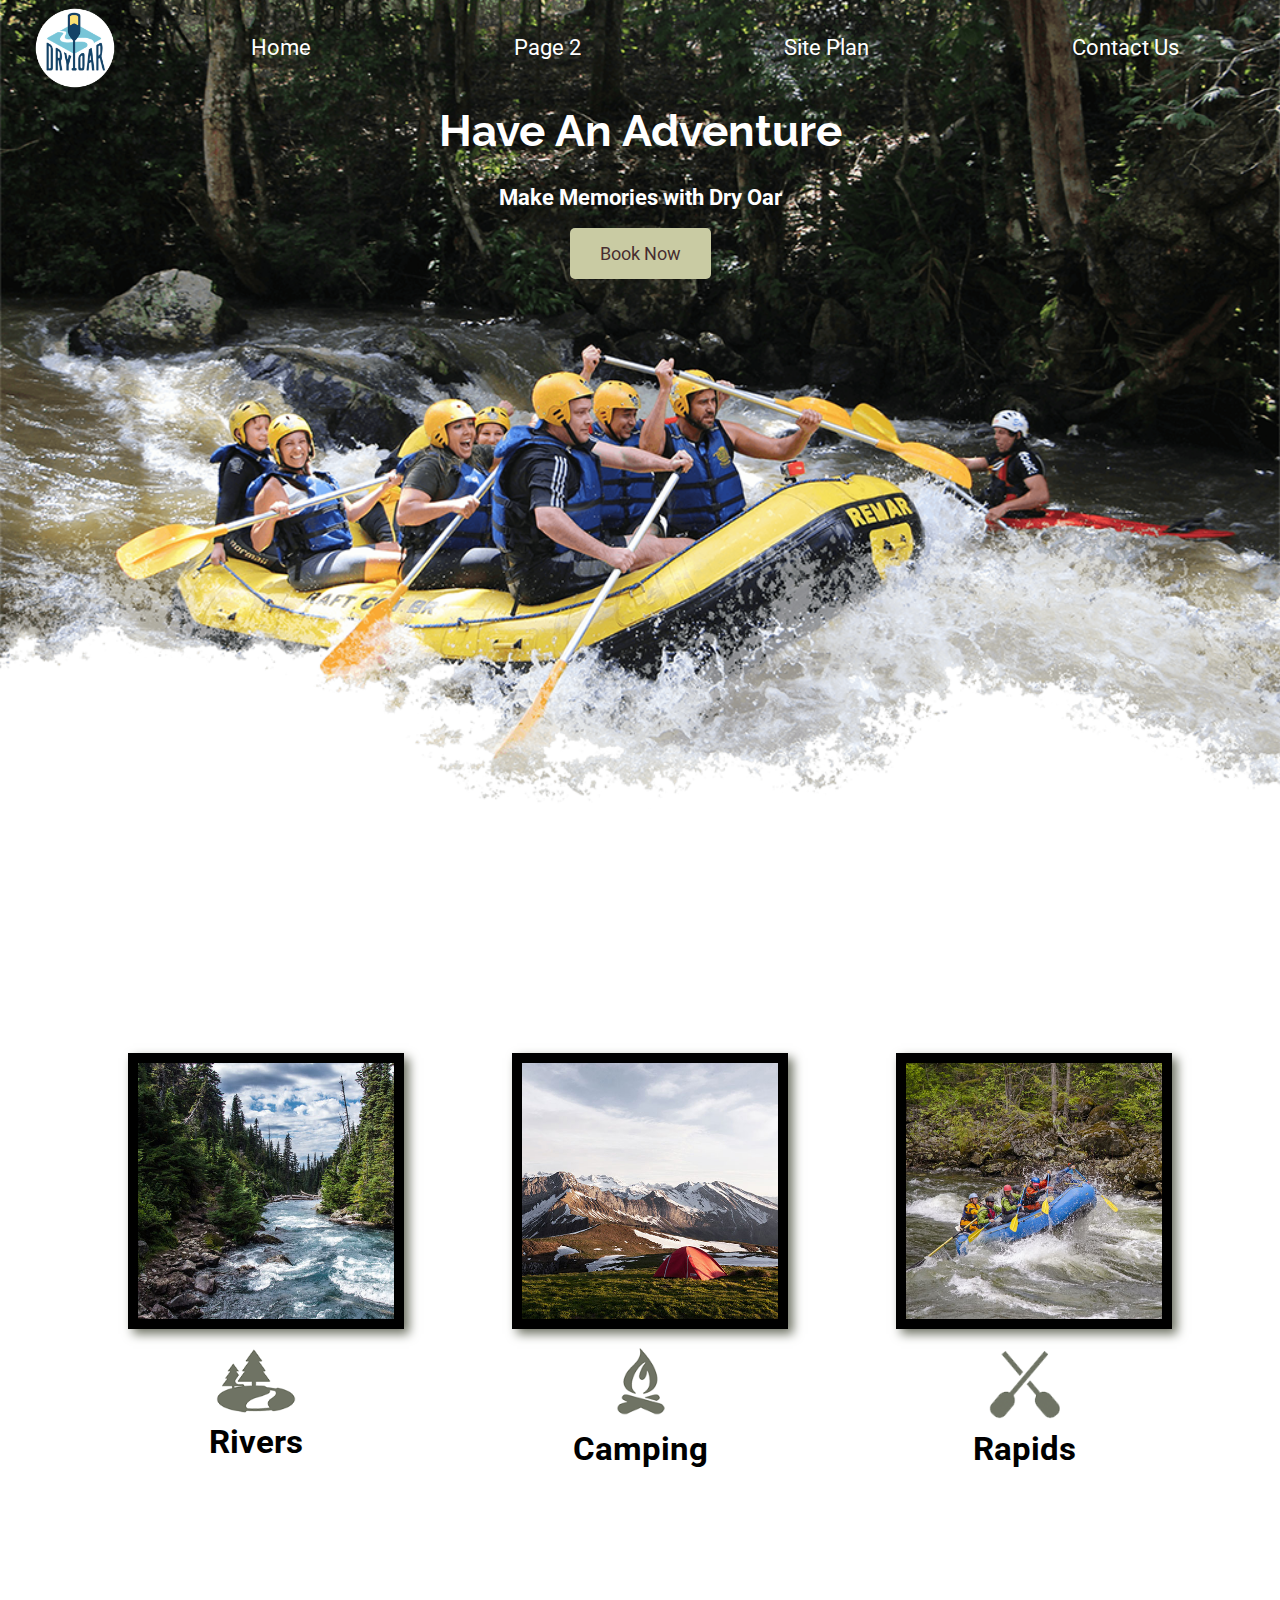
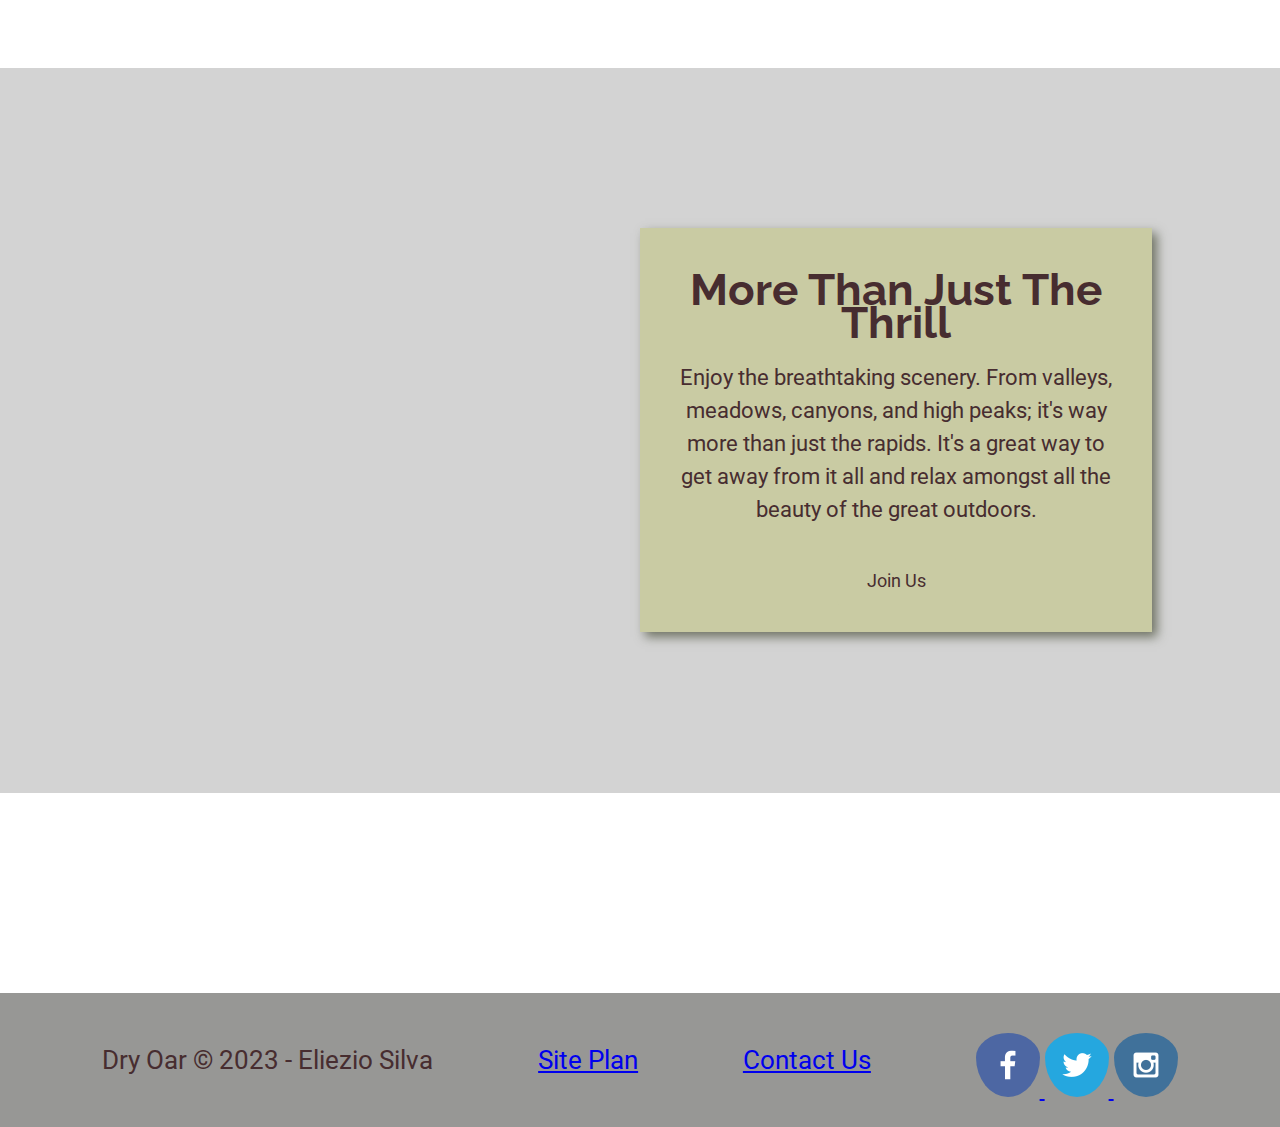
==== commit 219f1189: "1" ====
--- a/index.html
+++ b/index.html
@@ -56,9 +56,9 @@
             <h2>More Than Just The Thrill</h2>
             <p>Enjoy the breathtaking scenery. From valleys, meadows, canyons, and high peaks; it's way more than just the rapids. It's a great way to get away from it all and relax amongst all the beauty of the great outdoors.</p>
             <a class='join' href="rivers.html">Join Us</a>
-            <img class="mountains" 
+            
         </section>
-        src="mountains.jpg" alt="Misty mountains">
+        <img class="mountains"         src="mountains.jpg" alt="Misty mountains">
     </main>
     <footer>
         <p>Dry Oar &copy; 2023 - Eliezio Silva</p>
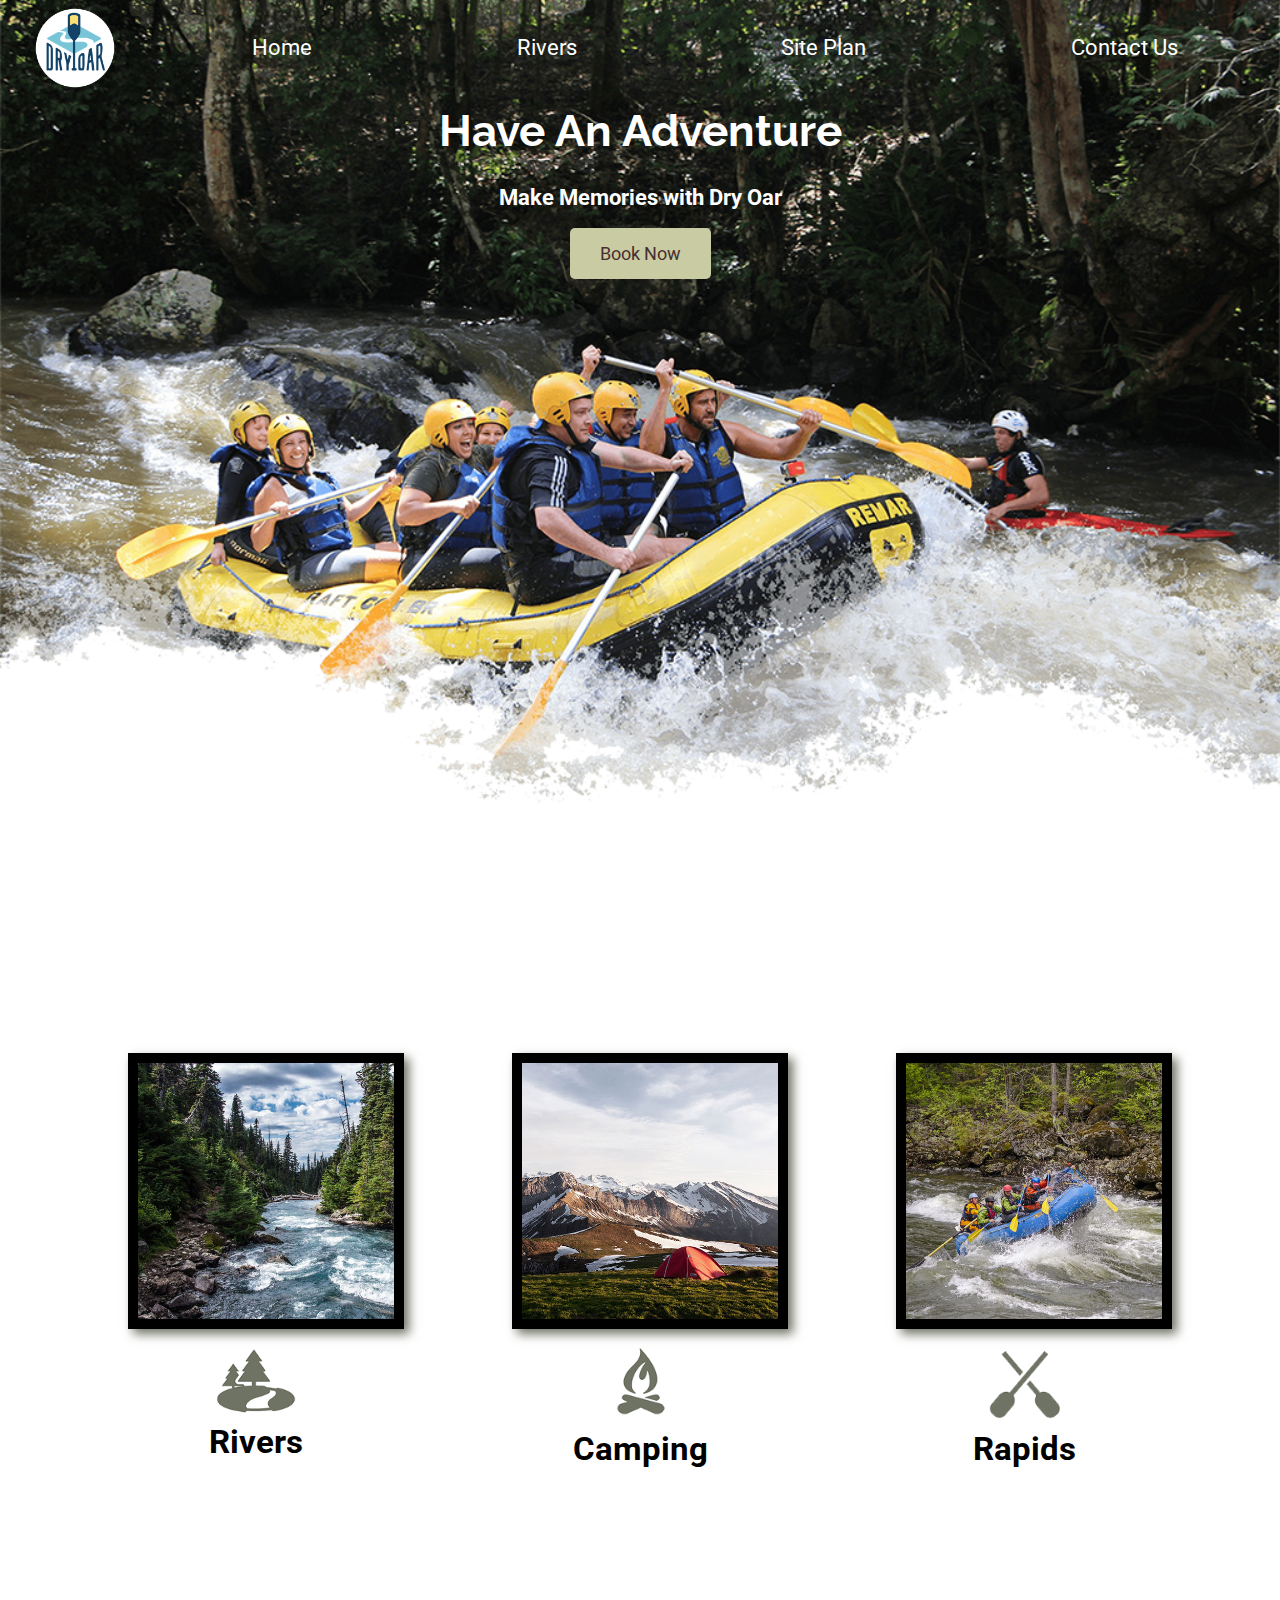
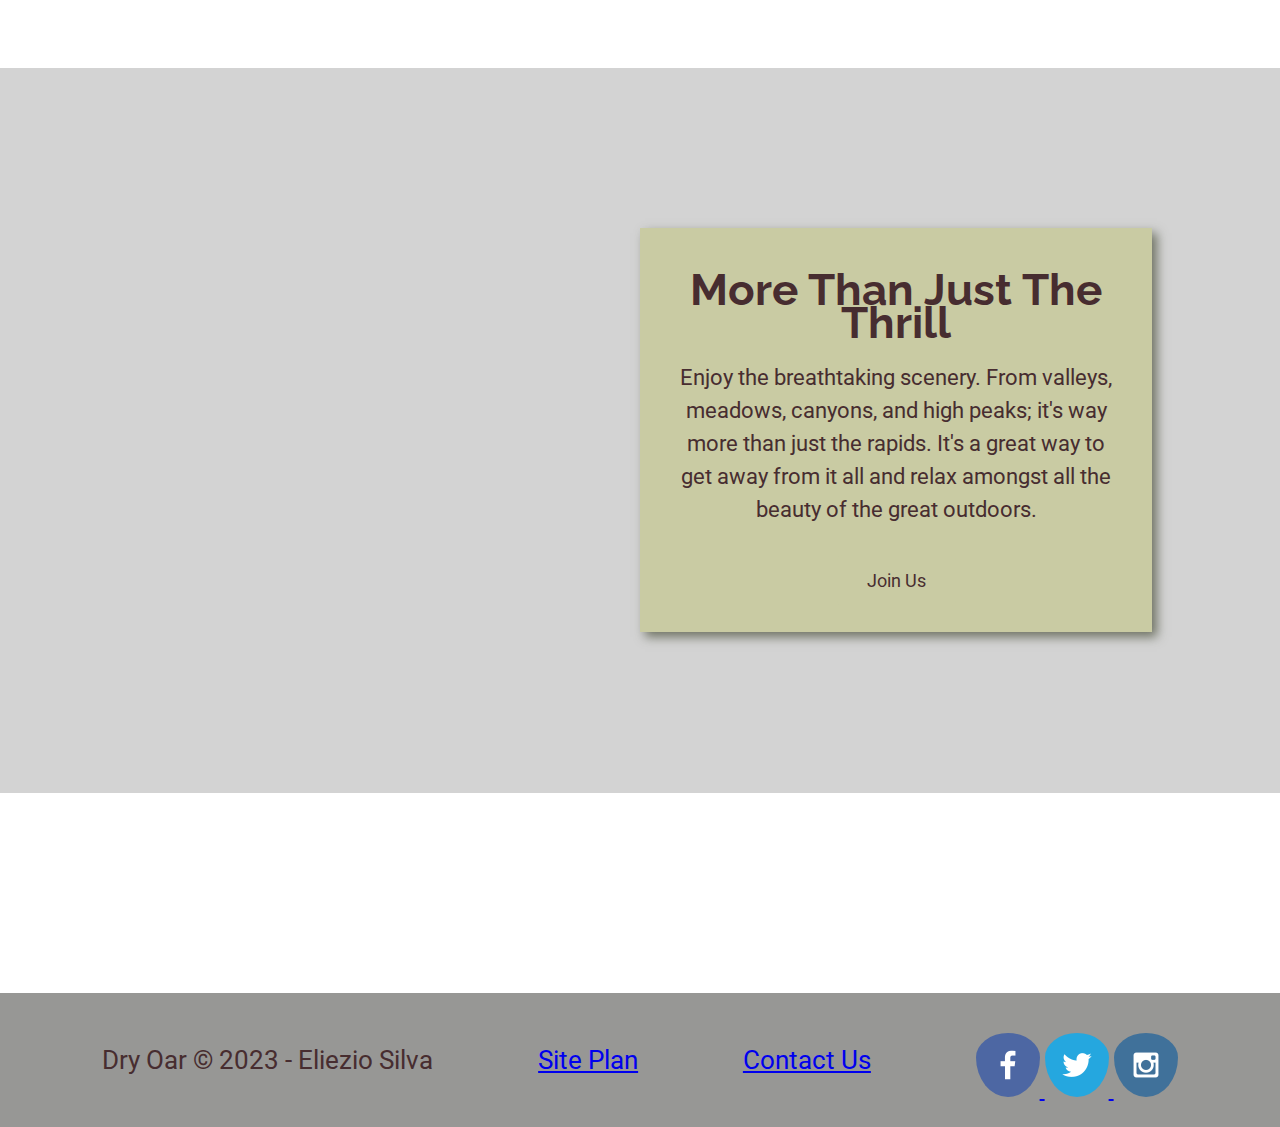
==== commit 8c04851d: "w08" ====
--- a/index.html
+++ b/index.html
@@ -17,8 +17,8 @@
         </a>
         <nav>
             <a href="index.html">Home</a>
-            <a href="#">Page 2</a>
-            <a href="site-plan-rafting.html">Site Plan</a>
+            <a href="second_page.html">Rivers</a>
+            <a href="site_plan.html">Site Plan</a>
             <a href="contactus.html">Contact Us</a>
         </nav>
     </header>
@@ -52,13 +52,14 @@
             <h2>Rapids</h2>
         </section>
         <div id="background"></div>
+        <img class="mountains"         src="mountains.jpg" alt="Misty mountains">
                 <section class="msg">
             <h2>More Than Just The Thrill</h2>
             <p>Enjoy the breathtaking scenery. From valleys, meadows, canyons, and high peaks; it's way more than just the rapids. It's a great way to get away from it all and relax amongst all the beauty of the great outdoors.</p>
             <a class='join' href="rivers.html">Join Us</a>
             
         </section>
-        <img class="mountains"         src="mountains.jpg" alt="Misty mountains">
+        
     </main>
     <footer>
         <p>Dry Oar &copy; 2023 - Eliezio Silva</p>
